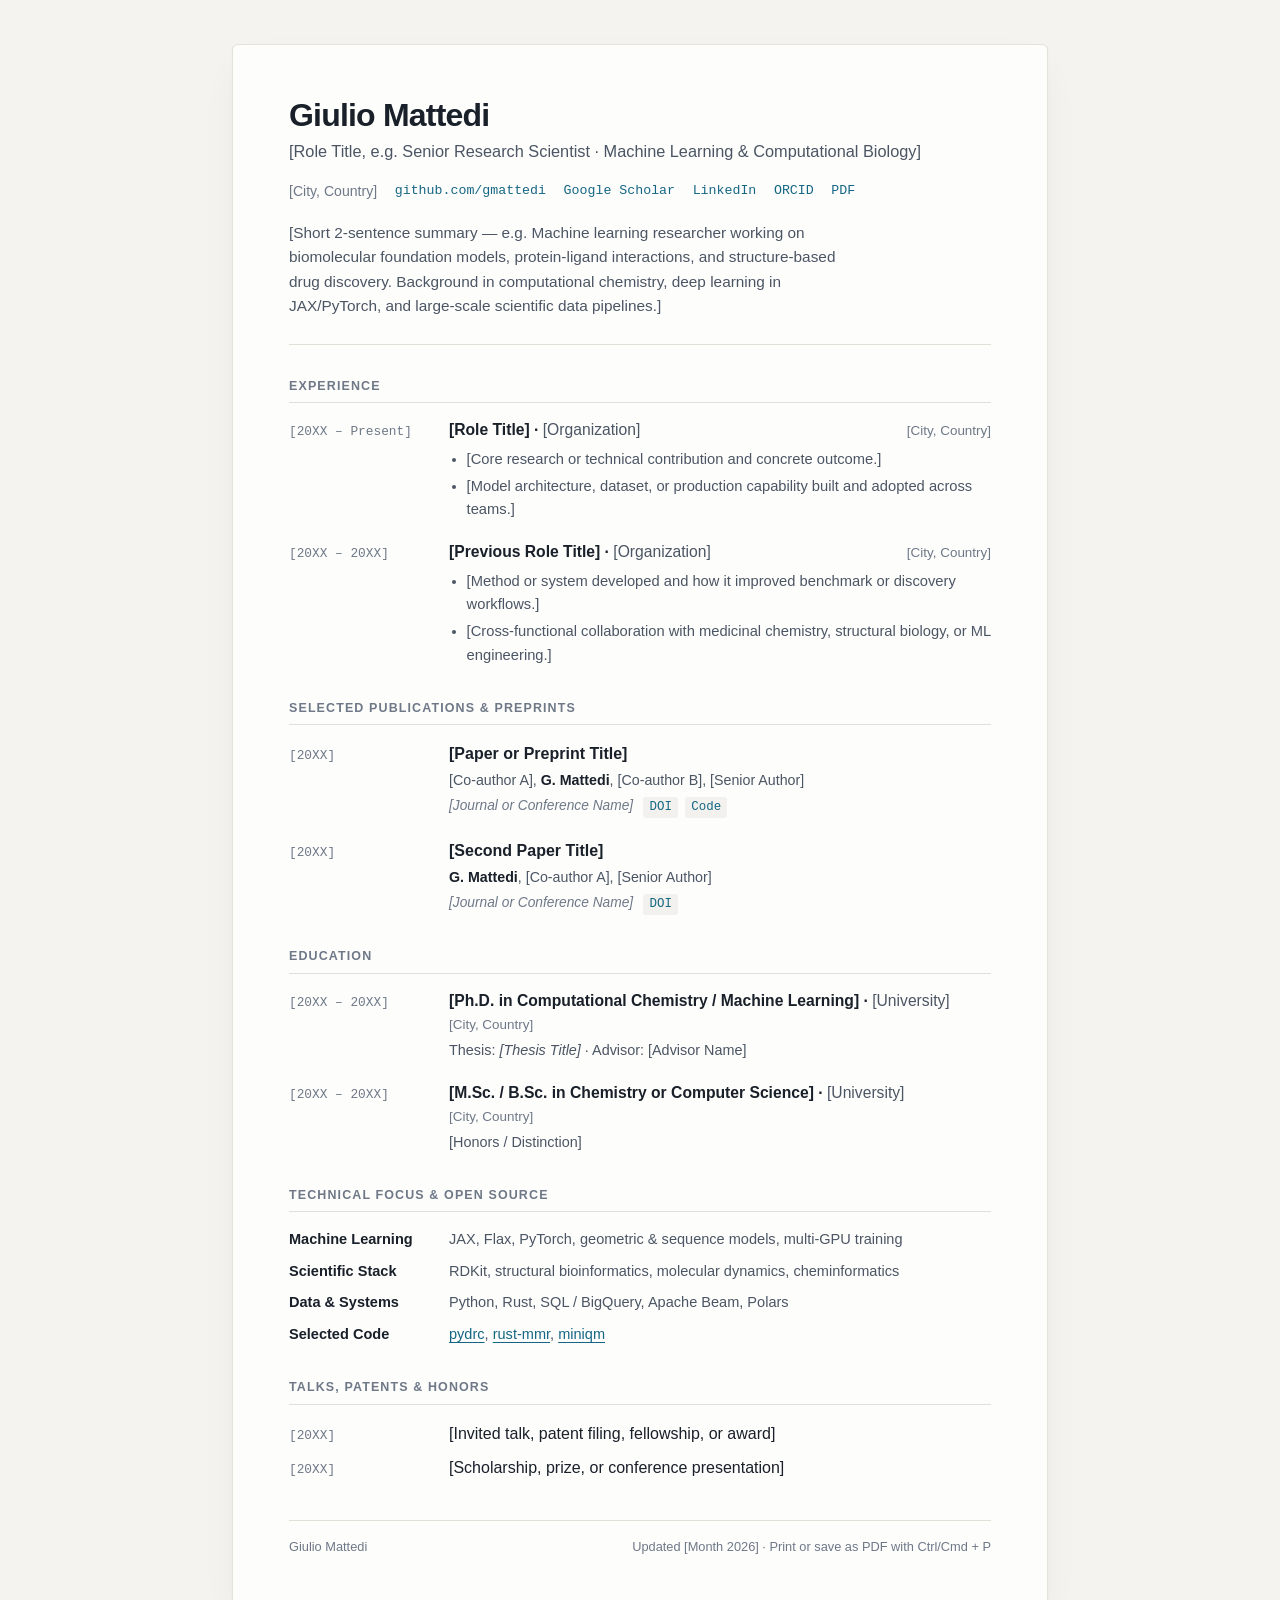
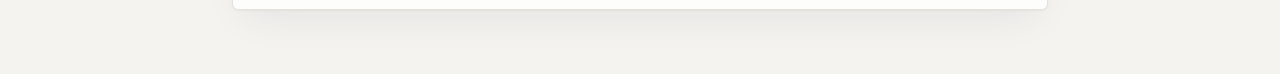
==== index.html @ 5665dd05 "feat(cv): add initial CV page template" ====
<!DOCTYPE html>
<html lang="en">
<head>
  <meta charset="utf-8">
  <meta name="viewport" content="width=device-width, initial-scale=1">
  <title>Giulio Mattedi — Curriculum Vitae</title>
  <meta name="description" content="Curriculum Vitae of Giulio Mattedi — machine learning and computational science researcher.">
  <meta name="referrer" content="strict-origin-when-cross-origin">
  <style>
    :root {
      --bg-canvas: hsl(40, 18%, 95%);
      --bg-sheet: hsl(40, 30%, 99%);
      --bg-subtle: hsl(40, 16%, 94%);
      --ink: hsl(215, 25%, 13%);
      --ink-secondary: hsl(215, 14%, 34%);
      --ink-muted: hsl(215, 10%, 48%);
      --accent: hsl(196, 72%, 30%);
      --accent-hover: hsl(196, 80%, 22%);
      --rule: hsl(38, 14%, 87%);
      --sheet-border: hsl(38, 16%, 88%);
      --sheet-shadow:
        0 1px 2px hsla(215, 25%, 12%, 0.04),
        0 16px 40px -12px hsla(215, 25%, 12%, 0.08);
      --sans: ui-sans-serif, -apple-system, BlinkMacSystemFont, "Segoe UI", Roboto, "Helvetica Neue", Arial, sans-serif;
      --mono: ui-monospace, "SFMono-Regular", Menlo, Monaco, Consolas, "Liberation Mono", monospace;
    }

    @media (prefers-color-scheme: dark) {
      :root {
        --bg-canvas: hsl(220, 20%, 7%);
        --bg-sheet: hsl(220, 17%, 10.5%);
        --bg-subtle: hsl(220, 15%, 15%);
        --ink: hsl(210, 20%, 93%);
        --ink-secondary: hsl(214, 13%, 72%);
        --ink-muted: hsl(215, 11%, 56%);
        --accent: hsl(193, 68%, 67%);
        --accent-hover: hsl(193, 82%, 78%);
        --rule: hsl(220, 14%, 19%);
        --sheet-border: hsl(220, 14%, 18%);
        --sheet-shadow:
          0 1px 2px hsla(0, 0%, 0%, 0.35),
          0 20px 48px -12px hsla(0, 0%, 0%, 0.55);
      }
    }

    *, *::before, *::after {
      box-sizing: border-box;
    }

    html {
      font-size: 16px;
      -webkit-text-size-adjust: 100%;
    }

    body {
      margin: 0;
      padding: 2.75rem 1.25rem 4rem;
      background-color: var(--bg-canvas);
      color: var(--ink);
      font-family: var(--sans);
      line-height: 1.58;
      font-feature-settings: "kern" 1, "liga" 1;
    }

    .sheet {
      max-width: 51rem;
      margin: 0 auto;
      padding: 3.25rem 3.5rem;
      background-color: var(--bg-sheet);
      border: 1px solid var(--sheet-border);
      border-radius: 6px;
      box-shadow: var(--sheet-shadow);
    }

    a {
      color: var(--accent);
      text-decoration: underline;
      text-decoration-thickness: 1px;
      text-underline-offset: 0.18em;
      transition: color 140ms ease, text-underline-offset 140ms ease;
    }

    a:hover {
      color: var(--accent-hover);
      text-underline-offset: 0.26em;
    }

    a:focus-visible {
      outline: 2px solid var(--accent);
      outline-offset: 3px;
      border-radius: 2px;
    }

    header {
      padding-bottom: 1.6rem;
      border-bottom: 1px solid var(--rule);
    }

    .header-top {
      display: flex;
      flex-wrap: wrap;
      justify-content: space-between;
      align-items: baseline;
      gap: 0.5rem 1.5rem;
    }

    h1 {
      margin: 0;
      font-size: 2rem;
      font-weight: 650;
      letter-spacing: -0.025em;
      line-height: 1.15;
    }

    .tagline {
      margin: 0.35rem 0 0;
      font-size: 1.02rem;
      color: var(--ink-secondary);
      font-weight: 450;
    }

    .contact-links {
      display: flex;
      flex-wrap: wrap;
      align-items: center;
      gap: 0.35rem 1.1rem;
      margin-top: 0.95rem;
      padding: 0;
      list-style: none;
      font-size: 0.88rem;
      color: var(--ink-muted);
    }

    .contact-links li {
      display: inline-flex;
      align-items: center;
    }

    .contact-links a {
      font-family: var(--mono);
      font-size: 0.83rem;
      text-decoration: none;
    }

    .contact-links a:hover {
      text-decoration: underline;
    }

    .summary {
      margin: 1.15rem 0 0;
      font-size: 0.96rem;
      color: var(--ink-secondary);
      max-width: 64ch;
    }

    section {
      margin-top: 2rem;
    }

    h2 {
      margin: 0 0 1rem;
      padding-bottom: 0.35rem;
      border-bottom: 1px solid var(--rule);
      font-size: 0.78rem;
      font-weight: 650;
      letter-spacing: 0.09em;
      text-transform: uppercase;
      color: var(--ink-muted);
    }

    .entries {
      display: flex;
      flex-direction: column;
      gap: 1.25rem;
    }

    .entry {
      display: grid;
      grid-template-columns: 8.5rem minmax(0, 1fr);
      gap: 0.25rem 1.5rem;
      align-items: baseline;
    }

    .entry-meta {
      font-family: var(--mono);
      font-size: 0.8rem;
      font-variant-numeric: tabular-nums;
      color: var(--ink-muted);
      line-height: 1.5;
    }

    .entry-head {
      display: flex;
      flex-wrap: wrap;
      justify-content: space-between;
      align-items: baseline;
      gap: 0.15rem 0.75rem;
    }

    h3 {
      margin: 0;
      font-size: 0.98rem;
      font-weight: 600;
      color: var(--ink);
      line-height: 1.38;
    }

    .org {
      font-weight: 500;
      color: var(--ink-secondary);
    }

    .location {
      font-size: 0.84rem;
      color: var(--ink-muted);
    }

    .entry-body ul {
      margin: 0.4rem 0 0;
      padding-left: 1.1rem;
      color: var(--ink-secondary);
      font-size: 0.92rem;
    }

    .entry-body li + li {
      margin-top: 0.25rem;
    }

    .entry-note {
      margin: 0.25rem 0 0;
      font-size: 0.9rem;
      color: var(--ink-secondary);
    }

    .pub-title {
      font-weight: 600;
      color: var(--ink);
    }

    .pub-authors {
      margin: 0.18rem 0 0;
      font-size: 0.89rem;
      color: var(--ink-secondary);
    }

    .pub-authors strong {
      color: var(--ink);
      font-weight: 600;
    }

    .pub-venue {
      margin: 0.18rem 0 0;
      font-size: 0.86rem;
      color: var(--ink-muted);
    }

    .inline-links {
      display: inline-flex;
      gap: 0.45rem;
      margin-left: 0.4rem;
      font-family: var(--mono);
      font-size: 0.78rem;
    }

    .inline-links a {
      padding: 0.05rem 0.38rem;
      background-color: var(--bg-subtle);
      border-radius: 3px;
      text-decoration: none;
    }

    .inline-links a:hover {
      text-decoration: underline;
    }

    .skills-grid {
      display: grid;
      grid-template-columns: 8.5rem minmax(0, 1fr);
      gap: 0.55rem 1.5rem;
      font-size: 0.91rem;
    }

    .skill-label {
      font-weight: 600;
      color: var(--ink);
    }

    .skill-items {
      color: var(--ink-secondary);
    }

    .compact-list {
      display: flex;
      flex-direction: column;
      gap: 0.55rem;
    }

    footer {
      margin-top: 2.5rem;
      padding-top: 1rem;
      border-top: 1px solid var(--rule);
      display: flex;
      justify-content: space-between;
      flex-wrap: wrap;
      gap: 0.5rem;
      font-size: 0.8rem;
      color: var(--ink-muted);
    }

    @media (max-width: 640px) {
      body {
        padding: 0;
        background-color: var(--bg-sheet);
      }

      .sheet {
        padding: 1.75rem 1.25rem 2.5rem;
        border: none;
        border-radius: 0;
        box-shadow: none;
      }

      .entry,
      .skills-grid {
        grid-template-columns: 1fr;
        gap: 0.15rem;
      }

      .skills-grid .skill-items {
        margin-bottom: 0.45rem;
      }
    }

    @media print {
      :root {
        --bg-canvas: #ffffff;
        --bg-sheet: #ffffff;
        --bg-subtle: transparent;
        --ink: #111111;
        --ink-secondary: #2b2b2b;
        --ink-muted: #555555;
        --accent: #111111;
        --rule: #d4d4d4;
      }

      @page {
        margin: 15mm 17mm;
      }

      body {
        padding: 0;
        font-size: 9.5pt;
        line-height: 1.42;
      }

      .sheet {
        max-width: none;
        padding: 0;
        border: none;
        box-shadow: none;
      }

      section {
        margin-top: 1.2rem;
      }

      .entries {
        gap: 0.8rem;
      }

      .entry {
        grid-template-columns: 7rem minmax(0, 1fr);
        gap: 0.15rem 1rem;
        break-inside: avoid;
      }

      h2 {
        break-after: avoid;
      }

      a {
        text-decoration: none;
      }

      .inline-links a {
        padding: 0;
      }

      footer {
        display: none;
      }
    }
  </style>
</head>
<body>
  <main class="sheet">
    <header>
      <div class="header-top">
        <div>
          <h1>Giulio Mattedi</h1>
          <p class="tagline">[Role Title, e.g. Senior Research Scientist · Machine Learning &amp; Computational Biology]</p>
        </div>
      </div>

      <ul class="contact-links" aria-label="Contact and profiles">
        <li>[City, Country]</li>
        <li><a id="link-github" href="https://github.com/gmattedi" rel="noopener noreferrer">github.com/gmattedi</a></li>
        <li><a id="link-scholar" href="https://scholar.google.com/" rel="noopener noreferrer">Google Scholar</a></li>
        <li><a id="link-linkedin" href="https://www.linkedin.com/" rel="noopener noreferrer">LinkedIn</a></li>
        <li><a id="link-orcid" href="https://orcid.org/" rel="noopener noreferrer">ORCID</a></li>
        <li><a id="link-pdf" href="cv.pdf">PDF</a></li>
      </ul>

      <p class="summary">
        [Short 2-sentence summary — e.g. Machine learning researcher working on biomolecular foundation models, protein-ligand interactions, and structure-based drug discovery. Background in computational chemistry, deep learning in JAX/PyTorch, and large-scale scientific data pipelines.]
      </p>
    </header>

    <section aria-labelledby="heading-experience">
      <h2 id="heading-experience">Experience</h2>
      <div class="entries">
        <article class="entry">
          <div class="entry-meta">[20XX – Present]</div>
          <div class="entry-body">
            <div class="entry-head">
              <h3>[Role Title] · <span class="org">[Organization]</span></h3>
              <span class="location">[City, Country]</span>
            </div>
            <ul>
              <li>[Core research or technical contribution and concrete outcome.]</li>
              <li>[Model architecture, dataset, or production capability built and adopted across teams.]</li>
            </ul>
          </div>
        </article>

        <article class="entry">
          <div class="entry-meta">[20XX – 20XX]</div>
          <div class="entry-body">
            <div class="entry-head">
              <h3>[Previous Role Title] · <span class="org">[Organization]</span></h3>
              <span class="location">[City, Country]</span>
            </div>
            <ul>
              <li>[Method or system developed and how it improved benchmark or discovery workflows.]</li>
              <li>[Cross-functional collaboration with medicinal chemistry, structural biology, or ML engineering.]</li>
            </ul>
          </div>
        </article>
      </div>
    </section>

    <section aria-labelledby="heading-publications">
      <h2 id="heading-publications">Selected Publications &amp; Preprints</h2>
      <div class="entries">
        <article class="entry">
          <div class="entry-meta">[20XX]</div>
          <div class="entry-body">
            <div class="pub-title">[Paper or Preprint Title]</div>
            <p class="pub-authors">[Co-author A], <strong>G. Mattedi</strong>, [Co-author B], [Senior Author]</p>
            <p class="pub-venue">
              <em>[Journal or Conference Name]</em>
              <span class="inline-links">
                <a id="pub-1-paper" href="https://doi.org/" rel="noopener noreferrer">DOI</a>
                <a id="pub-1-code" href="https://github.com/gmattedi" rel="noopener noreferrer">Code</a>
              </span>
            </p>
          </div>
        </article>

        <article class="entry">
          <div class="entry-meta">[20XX]</div>
          <div class="entry-body">
            <div class="pub-title">[Second Paper Title]</div>
            <p class="pub-authors"><strong>G. Mattedi</strong>, [Co-author A], [Senior Author]</p>
            <p class="pub-venue">
              <em>[Journal or Conference Name]</em>
              <span class="inline-links">
                <a id="pub-2-paper" href="https://doi.org/" rel="noopener noreferrer">DOI</a>
              </span>
            </p>
          </div>
        </article>
      </div>
    </section>

    <section aria-labelledby="heading-education">
      <h2 id="heading-education">Education</h2>
      <div class="entries">
        <article class="entry">
          <div class="entry-meta">[20XX – 20XX]</div>
          <div class="entry-body">
            <div class="entry-head">
              <h3>[Ph.D. in Computational Chemistry / Machine Learning] · <span class="org">[University]</span></h3>
              <span class="location">[City, Country]</span>
            </div>
            <p class="entry-note">Thesis: <em>[Thesis Title]</em> · Advisor: [Advisor Name]</p>
          </div>
        </article>

        <article class="entry">
          <div class="entry-meta">[20XX – 20XX]</div>
          <div class="entry-body">
            <div class="entry-head">
              <h3>[M.Sc. / B.Sc. in Chemistry or Computer Science] · <span class="org">[University]</span></h3>
              <span class="location">[City, Country]</span>
            </div>
            <p class="entry-note">[Honors / Distinction]</p>
          </div>
        </article>
      </div>
    </section>

    <section aria-labelledby="heading-skills">
      <h2 id="heading-skills">Technical Focus &amp; Open Source</h2>
      <div class="skills-grid">
        <div class="skill-label">Machine Learning</div>
        <div class="skill-items">JAX, Flax, PyTorch, geometric &amp; sequence models, multi-GPU training</div>

        <div class="skill-label">Scientific Stack</div>
        <div class="skill-items">RDKit, structural bioinformatics, molecular dynamics, cheminformatics</div>

        <div class="skill-label">Data &amp; Systems</div>
        <div class="skill-items">Python, Rust, SQL / BigQuery, Apache Beam, Polars</div>

        <div class="skill-label">Selected Code</div>
        <div class="skill-items">
          <a id="repo-pydrc" href="https://github.com/gmattedi/pydrc" rel="noopener noreferrer">pydrc</a>,
          <a id="repo-rust-mmr" href="https://github.com/gmattedi/rust-mmr" rel="noopener noreferrer">rust-mmr</a>,
          <a id="repo-miniqm" href="https://github.com/gmattedi/miniqm" rel="noopener noreferrer">miniqm</a>
        </div>
      </div>
    </section>

    <section aria-labelledby="heading-honors">
      <h2 id="heading-honors">Talks, Patents &amp; Honors</h2>
      <div class="compact-list">
        <div class="entry">
          <div class="entry-meta">[20XX]</div>
          <div class="entry-body">[Invited talk, patent filing, fellowship, or award]</div>
        </div>
        <div class="entry">
          <div class="entry-meta">[20XX]</div>
          <div class="entry-body">[Scholarship, prize, or conference presentation]</div>
        </div>
      </div>
    </section>

    <footer>
      <span>Giulio Mattedi</span>
      <span>Updated [Month 2026] · Print or save as PDF with Ctrl/Cmd + P</span>
    </footer>
  </main>
</body>
</html>
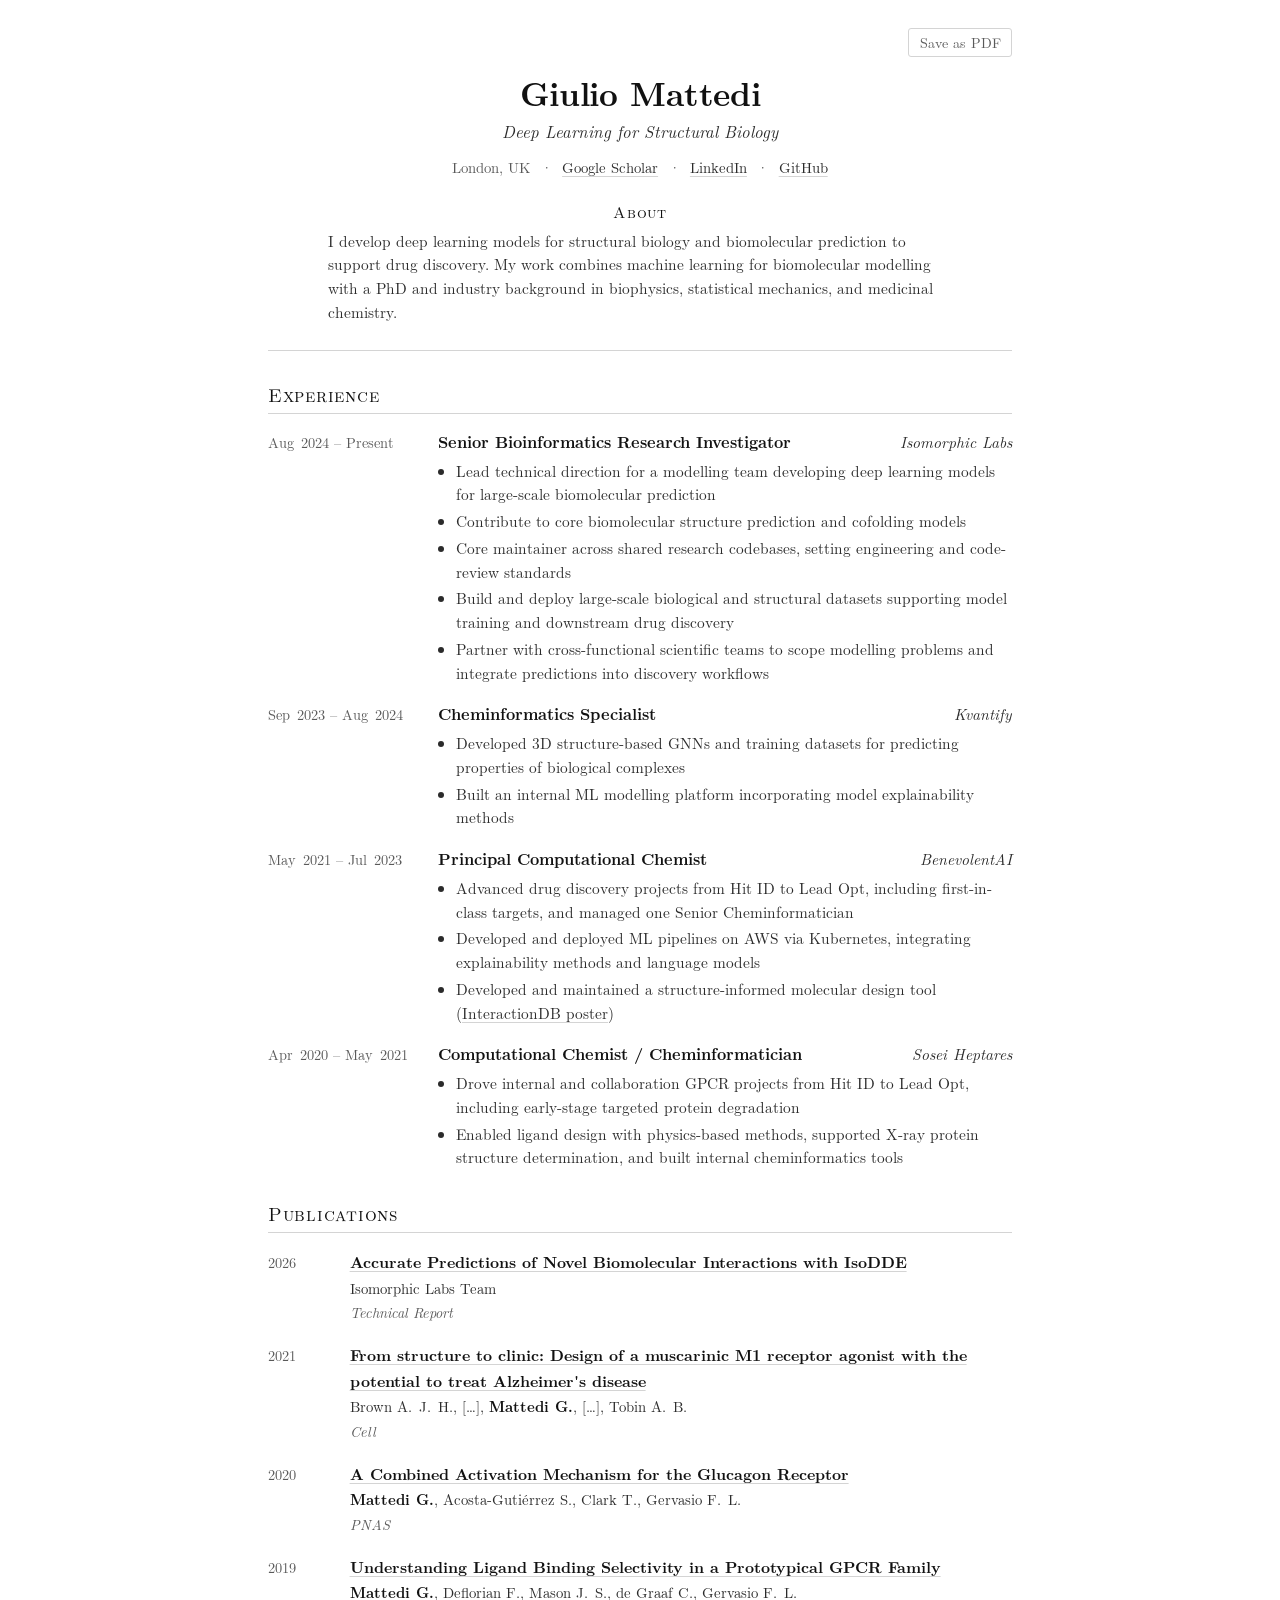
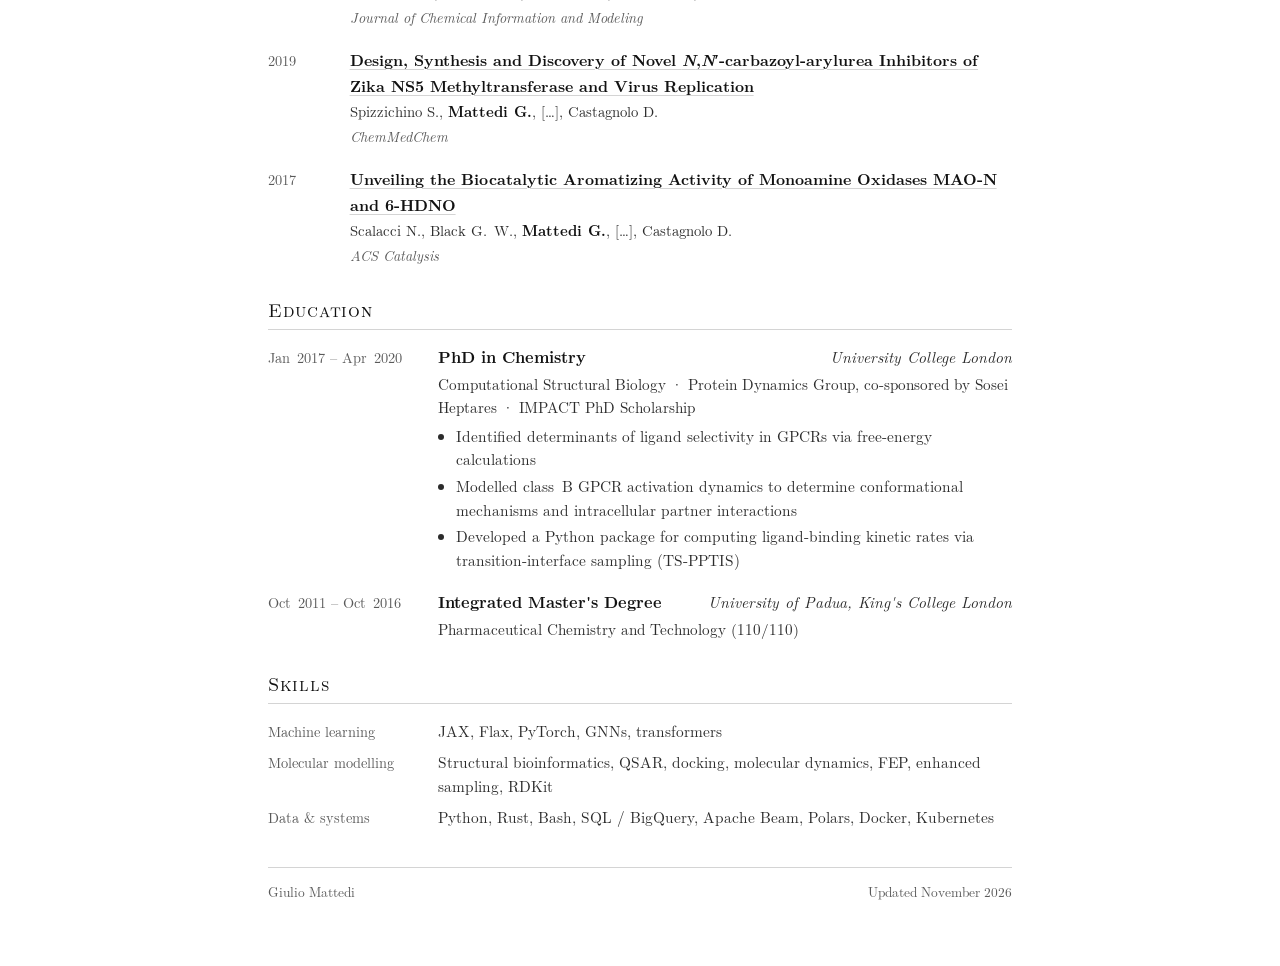
==== commit cc068d9e: "feat(cv): populate CV with minimal black-and-white arXiv theme Fill index.html with CV content, self" ====
--- a/index.html
+++ b/index.html
@@ -4,445 +4,143 @@
   <meta charset="utf-8">
   <meta name="viewport" content="width=device-width, initial-scale=1">
   <title>Giulio Mattedi — Curriculum Vitae</title>
-  <meta name="description" content="Curriculum Vitae of Giulio Mattedi — machine learning and computational science researcher.">
+  <meta name="description" content="Curriculum Vitae of Giulio Mattedi — Deep Learning for Structural Biology.">
+  <link rel="canonical" href="https://gmattedi.github.io/">
+  <meta property="og:type" content="profile">
+  <meta property="og:title" content="Giulio Mattedi — Deep Learning for Structural Biology">
+  <meta property="og:description" content="Curriculum Vitae of Giulio Mattedi — Deep Learning for Structural Biology.">
+  <meta property="og:url" content="https://gmattedi.github.io/">
   <meta name="referrer" content="strict-origin-when-cross-origin">
-  <style>
-    :root {
-      --bg-canvas: hsl(40, 18%, 95%);
-      --bg-sheet: hsl(40, 30%, 99%);
-      --bg-subtle: hsl(40, 16%, 94%);
-      --ink: hsl(215, 25%, 13%);
-      --ink-secondary: hsl(215, 14%, 34%);
-      --ink-muted: hsl(215, 10%, 48%);
-      --accent: hsl(196, 72%, 30%);
-      --accent-hover: hsl(196, 80%, 22%);
-      --rule: hsl(38, 14%, 87%);
-      --sheet-border: hsl(38, 16%, 88%);
-      --sheet-shadow:
-        0 1px 2px hsla(215, 25%, 12%, 0.04),
-        0 16px 40px -12px hsla(215, 25%, 12%, 0.08);
-      --sans: ui-sans-serif, -apple-system, BlinkMacSystemFont, "Segoe UI", Roboto, "Helvetica Neue", Arial, sans-serif;
-      --mono: ui-monospace, "SFMono-Regular", Menlo, Monaco, Consolas, "Liberation Mono", monospace;
-    }
-
-    @media (prefers-color-scheme: dark) {
-      :root {
-        --bg-canvas: hsl(220, 20%, 7%);
-        --bg-sheet: hsl(220, 17%, 10.5%);
-        --bg-subtle: hsl(220, 15%, 15%);
-        --ink: hsl(210, 20%, 93%);
-        --ink-secondary: hsl(214, 13%, 72%);
-        --ink-muted: hsl(215, 11%, 56%);
-        --accent: hsl(193, 68%, 67%);
-        --accent-hover: hsl(193, 82%, 78%);
-        --rule: hsl(220, 14%, 19%);
-        --sheet-border: hsl(220, 14%, 18%);
-        --sheet-shadow:
-          0 1px 2px hsla(0, 0%, 0%, 0.35),
-          0 20px 48px -12px hsla(0, 0%, 0%, 0.55);
+  <meta http-equiv="Content-Security-Policy" content="script-src 'self'; object-src 'none'; connect-src 'none'; frame-src 'none'; base-uri 'none'; form-action 'none';">
+  <link rel="stylesheet" href="style.css">
+  <script src="print.js" defer></script>
+  <script type="application/ld+json">
+  {
+    "@context": "https://schema.org",
+    "@type": "Person",
+    "name": "Giulio Mattedi",
+    "jobTitle": "Senior Bioinformatics Research Investigator",
+    "description": "Deep Learning for Structural Biology",
+    "url": "https://gmattedi.github.io/",
+    "worksFor": {
+      "@type": "Organization",
+      "name": "Isomorphic Labs"
+    },
+    "alumniOf": [
+      {
+        "@type": "CollegeOrUniversity",
+        "name": "University College London"
+      },
+      {
+        "@type": "CollegeOrUniversity",
+        "name": "University of Padua"
+      },
+      {
+        "@type": "CollegeOrUniversity",
+        "name": "King's College London"
       }
-    }
-
-    *, *::before, *::after {
-      box-sizing: border-box;
-    }
-
-    html {
-      font-size: 16px;
-      -webkit-text-size-adjust: 100%;
-    }
-
-    body {
-      margin: 0;
-      padding: 2.75rem 1.25rem 4rem;
-      background-color: var(--bg-canvas);
-      color: var(--ink);
-      font-family: var(--sans);
-      line-height: 1.58;
-      font-feature-settings: "kern" 1, "liga" 1;
-    }
-
-    .sheet {
-      max-width: 51rem;
-      margin: 0 auto;
-      padding: 3.25rem 3.5rem;
-      background-color: var(--bg-sheet);
-      border: 1px solid var(--sheet-border);
-      border-radius: 6px;
-      box-shadow: var(--sheet-shadow);
-    }
-
-    a {
-      color: var(--accent);
-      text-decoration: underline;
-      text-decoration-thickness: 1px;
-      text-underline-offset: 0.18em;
-      transition: color 140ms ease, text-underline-offset 140ms ease;
-    }
-
-    a:hover {
-      color: var(--accent-hover);
-      text-underline-offset: 0.26em;
-    }
-
-    a:focus-visible {
-      outline: 2px solid var(--accent);
-      outline-offset: 3px;
-      border-radius: 2px;
-    }
-
-    header {
-      padding-bottom: 1.6rem;
-      border-bottom: 1px solid var(--rule);
-    }
-
-    .header-top {
-      display: flex;
-      flex-wrap: wrap;
-      justify-content: space-between;
-      align-items: baseline;
-      gap: 0.5rem 1.5rem;
-    }
-
-    h1 {
-      margin: 0;
-      font-size: 2rem;
-      font-weight: 650;
-      letter-spacing: -0.025em;
-      line-height: 1.15;
-    }
-
-    .tagline {
-      margin: 0.35rem 0 0;
-      font-size: 1.02rem;
-      color: var(--ink-secondary);
-      font-weight: 450;
-    }
-
-    .contact-links {
-      display: flex;
-      flex-wrap: wrap;
-      align-items: center;
-      gap: 0.35rem 1.1rem;
-      margin-top: 0.95rem;
-      padding: 0;
-      list-style: none;
-      font-size: 0.88rem;
-      color: var(--ink-muted);
-    }
-
-    .contact-links li {
-      display: inline-flex;
-      align-items: center;
-    }
-
-    .contact-links a {
-      font-family: var(--mono);
-      font-size: 0.83rem;
-      text-decoration: none;
-    }
-
-    .contact-links a:hover {
-      text-decoration: underline;
-    }
-
-    .summary {
-      margin: 1.15rem 0 0;
-      font-size: 0.96rem;
-      color: var(--ink-secondary);
-      max-width: 64ch;
-    }
-
-    section {
-      margin-top: 2rem;
-    }
-
-    h2 {
-      margin: 0 0 1rem;
-      padding-bottom: 0.35rem;
-      border-bottom: 1px solid var(--rule);
-      font-size: 0.78rem;
-      font-weight: 650;
-      letter-spacing: 0.09em;
-      text-transform: uppercase;
-      color: var(--ink-muted);
-    }
-
-    .entries {
-      display: flex;
-      flex-direction: column;
-      gap: 1.25rem;
-    }
-
-    .entry {
-      display: grid;
-      grid-template-columns: 8.5rem minmax(0, 1fr);
-      gap: 0.25rem 1.5rem;
-      align-items: baseline;
-    }
-
-    .entry-meta {
-      font-family: var(--mono);
-      font-size: 0.8rem;
-      font-variant-numeric: tabular-nums;
-      color: var(--ink-muted);
-      line-height: 1.5;
-    }
-
-    .entry-head {
-      display: flex;
-      flex-wrap: wrap;
-      justify-content: space-between;
-      align-items: baseline;
-      gap: 0.15rem 0.75rem;
-    }
-
-    h3 {
-      margin: 0;
-      font-size: 0.98rem;
-      font-weight: 600;
-      color: var(--ink);
-      line-height: 1.38;
-    }
-
-    .org {
-      font-weight: 500;
-      color: var(--ink-secondary);
-    }
-
-    .location {
-      font-size: 0.84rem;
-      color: var(--ink-muted);
-    }
-
-    .entry-body ul {
-      margin: 0.4rem 0 0;
-      padding-left: 1.1rem;
-      color: var(--ink-secondary);
-      font-size: 0.92rem;
-    }
-
-    .entry-body li + li {
-      margin-top: 0.25rem;
-    }
-
-    .entry-note {
-      margin: 0.25rem 0 0;
-      font-size: 0.9rem;
-      color: var(--ink-secondary);
-    }
-
-    .pub-title {
-      font-weight: 600;
-      color: var(--ink);
-    }
-
-    .pub-authors {
-      margin: 0.18rem 0 0;
-      font-size: 0.89rem;
-      color: var(--ink-secondary);
-    }
-
-    .pub-authors strong {
-      color: var(--ink);
-      font-weight: 600;
-    }
-
-    .pub-venue {
-      margin: 0.18rem 0 0;
-      font-size: 0.86rem;
-      color: var(--ink-muted);
-    }
-
-    .inline-links {
-      display: inline-flex;
-      gap: 0.45rem;
-      margin-left: 0.4rem;
-      font-family: var(--mono);
-      font-size: 0.78rem;
-    }
-
-    .inline-links a {
-      padding: 0.05rem 0.38rem;
-      background-color: var(--bg-subtle);
-      border-radius: 3px;
-      text-decoration: none;
-    }
-
-    .inline-links a:hover {
-      text-decoration: underline;
-    }
-
-    .skills-grid {
-      display: grid;
-      grid-template-columns: 8.5rem minmax(0, 1fr);
-      gap: 0.55rem 1.5rem;
-      font-size: 0.91rem;
-    }
-
-    .skill-label {
-      font-weight: 600;
-      color: var(--ink);
-    }
-
-    .skill-items {
-      color: var(--ink-secondary);
-    }
-
-    .compact-list {
-      display: flex;
-      flex-direction: column;
-      gap: 0.55rem;
-    }
-
-    footer {
-      margin-top: 2.5rem;
-      padding-top: 1rem;
-      border-top: 1px solid var(--rule);
-      display: flex;
-      justify-content: space-between;
-      flex-wrap: wrap;
-      gap: 0.5rem;
-      font-size: 0.8rem;
-      color: var(--ink-muted);
-    }
-
-    @media (max-width: 640px) {
-      body {
-        padding: 0;
-        background-color: var(--bg-sheet);
-      }
-
-      .sheet {
-        padding: 1.75rem 1.25rem 2.5rem;
-        border: none;
-        border-radius: 0;
-        box-shadow: none;
-      }
-
-      .entry,
-      .skills-grid {
-        grid-template-columns: 1fr;
-        gap: 0.15rem;
-      }
-
-      .skills-grid .skill-items {
-        margin-bottom: 0.45rem;
-      }
-    }
-
-    @media print {
-      :root {
-        --bg-canvas: #ffffff;
-        --bg-sheet: #ffffff;
-        --bg-subtle: transparent;
-        --ink: #111111;
-        --ink-secondary: #2b2b2b;
-        --ink-muted: #555555;
-        --accent: #111111;
-        --rule: #d4d4d4;
-      }
-
-      @page {
-        margin: 15mm 17mm;
-      }
-
-      body {
-        padding: 0;
-        font-size: 9.5pt;
-        line-height: 1.42;
-      }
-
-      .sheet {
-        max-width: none;
-        padding: 0;
-        border: none;
-        box-shadow: none;
-      }
-
-      section {
-        margin-top: 1.2rem;
-      }
-
-      .entries {
-        gap: 0.8rem;
-      }
-
-      .entry {
-        grid-template-columns: 7rem minmax(0, 1fr);
-        gap: 0.15rem 1rem;
-        break-inside: avoid;
-      }
-
-      h2 {
-        break-after: avoid;
-      }
-
-      a {
-        text-decoration: none;
-      }
-
-      .inline-links a {
-        padding: 0;
-      }
-
-      footer {
-        display: none;
-      }
-    }
-  </style>
+    ],
+    "sameAs": [
+      "https://scholar.google.com/citations?user=LiAEhDIAAAAJ",
+      "https://linkedin.com/in/giulio-mattedi",
+      "https://github.com/gmattedi"
+    ],
+    "knowsAbout": [
+      "Deep Learning",
+      "Structural Biology",
+      "Bioinformatics",
+      "Graph Neural Networks",
+      "Computational Chemistry",
+      "Molecular Dynamics",
+      "Drug Discovery"
+    ]
+  }
+  </script>
 </head>
 <body>
-  <main class="sheet">
+  <main class="page">
+    <div class="page-actions print-hidden">
+      <button type="button" id="btn-save-pdf" class="pdf-button">Save as PDF</button>
+    </div>
+
     <header>
-      <div class="header-top">
-        <div>
-          <h1>Giulio Mattedi</h1>
-          <p class="tagline">[Role Title, e.g. Senior Research Scientist · Machine Learning &amp; Computational Biology]</p>
-        </div>
-      </div>
-
-      <ul class="contact-links" aria-label="Contact and profiles">
-        <li>[City, Country]</li>
-        <li><a id="link-github" href="https://github.com/gmattedi" rel="noopener noreferrer">github.com/gmattedi</a></li>
-        <li><a id="link-scholar" href="https://scholar.google.com/" rel="noopener noreferrer">Google Scholar</a></li>
-        <li><a id="link-linkedin" href="https://www.linkedin.com/" rel="noopener noreferrer">LinkedIn</a></li>
-        <li><a id="link-orcid" href="https://orcid.org/" rel="noopener noreferrer">ORCID</a></li>
-        <li><a id="link-pdf" href="cv.pdf">PDF</a></li>
+      <h1>Giulio Mattedi</h1>
+      <p class="tagline">Deep Learning for Structural Biology</p>
+
+      <ul class="contact-links" aria-label="Location and profiles">
+        <li>London, UK</li>
+        <li><a id="link-scholar" href="https://scholar.google.com/citations?user=LiAEhDIAAAAJ" rel="noopener noreferrer">Google Scholar</a></li>
+        <li><a id="link-linkedin" href="https://linkedin.com/in/giulio-mattedi" rel="noopener noreferrer">LinkedIn</a></li>
+        <li><a id="link-github" href="https://github.com/gmattedi" rel="noopener noreferrer">GitHub</a></li>
       </ul>
 
-      <p class="summary">
-        [Short 2-sentence summary — e.g. Machine learning researcher working on biomolecular foundation models, protein-ligand interactions, and structure-based drug discovery. Background in computational chemistry, deep learning in JAX/PyTorch, and large-scale scientific data pipelines.]
-      </p>
+      <section class="abstract" aria-labelledby="heading-about">
+        <h2 id="heading-about" class="abstract-title">About</h2>
+        <p>
+          I develop deep learning models for structural biology and biomolecular prediction to support drug discovery. My work combines machine learning for biomolecular modelling with a PhD and industry background in biophysics, statistical mechanics, and medicinal chemistry.
+        </p>
+      </section>
     </header>
 
     <section aria-labelledby="heading-experience">
       <h2 id="heading-experience">Experience</h2>
       <div class="entries">
         <article class="entry">
-          <div class="entry-meta">[20XX – Present]</div>
-          <div class="entry-body">
-            <div class="entry-head">
-              <h3>[Role Title] · <span class="org">[Organization]</span></h3>
-              <span class="location">[City, Country]</span>
-            </div>
-            <ul>
-              <li>[Core research or technical contribution and concrete outcome.]</li>
-              <li>[Model architecture, dataset, or production capability built and adopted across teams.]</li>
-            </ul>
-          </div>
-        </article>
-
-        <article class="entry">
-          <div class="entry-meta">[20XX – 20XX]</div>
-          <div class="entry-body">
-            <div class="entry-head">
-              <h3>[Previous Role Title] · <span class="org">[Organization]</span></h3>
-              <span class="location">[City, Country]</span>
-            </div>
-            <ul>
-              <li>[Method or system developed and how it improved benchmark or discovery workflows.]</li>
-              <li>[Cross-functional collaboration with medicinal chemistry, structural biology, or ML engineering.]</li>
+          <div class="entry-meta">Aug&nbsp;2024 &ndash; Present</div>
+          <div class="entry-body">
+            <div class="entry-head">
+              <h3>Senior Bioinformatics Research Investigator</h3>
+              <span class="org">Isomorphic Labs</span>
+            </div>
+            <ul>
+              <li>Lead technical direction for a modelling team developing deep learning models for large-scale biomolecular prediction</li>
+              <li>Contribute to core biomolecular structure prediction and cofolding models</li>
+              <li>Core maintainer across shared research codebases, setting engineering and code-review standards</li>
+              <li>Build and deploy large-scale biological and structural datasets supporting model training and downstream drug discovery</li>
+              <li>Partner with cross-functional scientific teams to scope modelling problems and integrate predictions into discovery workflows</li>
+            </ul>
+          </div>
+        </article>
+
+        <article class="entry">
+          <div class="entry-meta">Sep&nbsp;2023 &ndash; Aug&nbsp;2024</div>
+          <div class="entry-body">
+            <div class="entry-head">
+              <h3>Cheminformatics Specialist</h3>
+              <span class="org">Kvantify</span>
+            </div>
+            <ul>
+              <li>Developed 3D structure-based GNNs and training datasets for predicting properties of biological complexes</li>
+              <li>Built an internal ML modelling platform incorporating model explainability methods</li>
+            </ul>
+          </div>
+        </article>
+
+        <article class="entry">
+          <div class="entry-meta">May&nbsp;2021 &ndash; Jul&nbsp;2023</div>
+          <div class="entry-body">
+            <div class="entry-head">
+              <h3>Principal Computational Chemist</h3>
+              <span class="org">BenevolentAI</span>
+            </div>
+            <ul>
+              <li>Advanced drug discovery projects from Hit ID to Lead Opt, including first-in-class targets, and managed one Senior Cheminformatician</li>
+              <li>Developed and deployed ML pipelines on AWS via Kubernetes, integrating explainability methods and language models</li>
+              <li>Developed and maintained a structure-informed molecular design tool (<a id="link-interactiondb" href="https://github.com/gmattedi/presentations/blob/88419fb54adb31ea1db731b6827faff57f740420/2023-06-Sheffield-InteractionDB.pdf" rel="noopener noreferrer">InteractionDB poster</a>)</li>
+            </ul>
+          </div>
+        </article>
+
+        <article class="entry">
+          <div class="entry-meta">Apr&nbsp;2020 &ndash; May&nbsp;2021</div>
+          <div class="entry-body">
+            <div class="entry-head">
+              <h3>Computational Chemist / Cheminformatician</h3>
+              <span class="org">Sosei Heptares</span>
+            </div>
+            <ul>
+              <li>Drove internal and collaboration GPCR projects from Hit ID to Lead Opt, including early-stage targeted protein degradation</li>
+              <li>Enabled ligand design with physics-based methods, supported X-ray protein structure determination, and built internal cheminformatics tools</li>
             </ul>
           </div>
         </article>
@@ -450,34 +148,59 @@
     </section>
 
     <section aria-labelledby="heading-publications">
-      <h2 id="heading-publications">Selected Publications &amp; Preprints</h2>
-      <div class="entries">
-        <article class="entry">
-          <div class="entry-meta">[20XX]</div>
-          <div class="entry-body">
-            <div class="pub-title">[Paper or Preprint Title]</div>
-            <p class="pub-authors">[Co-author A], <strong>G. Mattedi</strong>, [Co-author B], [Senior Author]</p>
-            <p class="pub-venue">
-              <em>[Journal or Conference Name]</em>
-              <span class="inline-links">
-                <a id="pub-1-paper" href="https://doi.org/" rel="noopener noreferrer">DOI</a>
-                <a id="pub-1-code" href="https://github.com/gmattedi" rel="noopener noreferrer">Code</a>
-              </span>
-            </p>
-          </div>
-        </article>
-
-        <article class="entry">
-          <div class="entry-meta">[20XX]</div>
-          <div class="entry-body">
-            <div class="pub-title">[Second Paper Title]</div>
-            <p class="pub-authors"><strong>G. Mattedi</strong>, [Co-author A], [Senior Author]</p>
-            <p class="pub-venue">
-              <em>[Journal or Conference Name]</em>
-              <span class="inline-links">
-                <a id="pub-2-paper" href="https://doi.org/" rel="noopener noreferrer">DOI</a>
-              </span>
-            </p>
+      <h2 id="heading-publications">Publications</h2>
+      <div class="entries entries-year">
+        <article class="entry">
+          <div class="entry-meta">2026</div>
+          <div class="entry-body">
+            <a id="pub-2026-dde" class="pub-title" href="https://doi.org/10.5281/zenodo.19699685" rel="noopener noreferrer">Accurate Predictions of Novel Biomolecular Interactions with IsoDDE</a>
+            <p class="pub-authors">Isomorphic Labs Team</p>
+            <p class="pub-venue"><em>Technical Report</em></p>
+          </div>
+        </article>
+
+        <article class="entry">
+          <div class="entry-meta">2021</div>
+          <div class="entry-body">
+            <a id="pub-2021-m1" class="pub-title" href="https://www.sciencedirect.com/science/article/pii/S0092867421013167" rel="noopener noreferrer">From structure to clinic: Design of a muscarinic M1 receptor agonist with the potential to treat Alzheimer's disease</a>
+            <p class="pub-authors">Brown A.&nbsp;J.&nbsp;H., [&hellip;], <strong>Mattedi G.</strong>, [&hellip;], Tobin A.&nbsp;B.</p>
+            <p class="pub-venue"><em>Cell</em></p>
+          </div>
+        </article>
+
+        <article class="entry">
+          <div class="entry-meta">2020</div>
+          <div class="entry-body">
+            <a id="pub-2020-gcgr" class="pub-title" href="https://www.pnas.org/doi/10.1073/pnas.1921851117" rel="noopener noreferrer">A Combined Activation Mechanism for the Glucagon Receptor</a>
+            <p class="pub-authors"><strong>Mattedi G.</strong>, Acosta-Gutiérrez S., Clark T., Gervasio F.&nbsp;L.</p>
+            <p class="pub-venue"><em>PNAS</em></p>
+          </div>
+        </article>
+
+        <article class="entry">
+          <div class="entry-meta">2019</div>
+          <div class="entry-body">
+            <a id="pub-2019-gpcr" class="pub-title" href="https://pubs.acs.org/doi/10.1021/acs.jcim.9b00298" rel="noopener noreferrer">Understanding Ligand Binding Selectivity in a Prototypical GPCR Family</a>
+            <p class="pub-authors"><strong>Mattedi G.</strong>, Deflorian F., Mason J.&nbsp;S., de Graaf C., Gervasio F.&nbsp;L.</p>
+            <p class="pub-venue"><em>Journal of Chemical Information and Modeling</em></p>
+          </div>
+        </article>
+
+        <article class="entry">
+          <div class="entry-meta">2019</div>
+          <div class="entry-body">
+            <a id="pub-2019-zika" class="pub-title" href="https://chemistry-europe.onlinelibrary.wiley.com/doi/10.1002/cmdc.201900533" rel="noopener noreferrer">Design, Synthesis and Discovery of Novel <em>N</em>,<em>N</em>&prime;-carbazoyl-arylurea Inhibitors of Zika NS5 Methyltransferase and Virus Replication</a>
+            <p class="pub-authors">Spizzichino S., <strong>Mattedi G.</strong>, [&hellip;], Castagnolo D.</p>
+            <p class="pub-venue"><em>ChemMedChem</em></p>
+          </div>
+        </article>
+
+        <article class="entry">
+          <div class="entry-meta">2017</div>
+          <div class="entry-body">
+            <a id="pub-2017-mao" class="pub-title" href="https://pubs.acs.org/doi/10.1021/acscatal.6b03081" rel="noopener noreferrer">Unveiling the Biocatalytic Aromatizing Activity of Monoamine Oxidases MAO-N and 6-HDNO</a>
+            <p class="pub-authors">Scalacci N., Black G.&nbsp;W., <strong>Mattedi G.</strong>, [&hellip;], Castagnolo D.</p>
+            <p class="pub-venue"><em>ACS Catalysis</em></p>
           </div>
         </article>
       </div>
@@ -487,67 +210,51 @@
       <h2 id="heading-education">Education</h2>
       <div class="entries">
         <article class="entry">
-          <div class="entry-meta">[20XX – 20XX]</div>
-          <div class="entry-body">
-            <div class="entry-head">
-              <h3>[Ph.D. in Computational Chemistry / Machine Learning] · <span class="org">[University]</span></h3>
-              <span class="location">[City, Country]</span>
-            </div>
-            <p class="entry-note">Thesis: <em>[Thesis Title]</em> · Advisor: [Advisor Name]</p>
-          </div>
-        </article>
-
-        <article class="entry">
-          <div class="entry-meta">[20XX – 20XX]</div>
-          <div class="entry-body">
-            <div class="entry-head">
-              <h3>[M.Sc. / B.Sc. in Chemistry or Computer Science] · <span class="org">[University]</span></h3>
-              <span class="location">[City, Country]</span>
-            </div>
-            <p class="entry-note">[Honors / Distinction]</p>
+          <div class="entry-meta">Jan&nbsp;2017 &ndash; Apr&nbsp;2020</div>
+          <div class="entry-body">
+            <div class="entry-head">
+              <h3>PhD in Chemistry</h3>
+              <span class="org">University College London</span>
+            </div>
+            <p class="entry-note">Computational Structural Biology &middot; Protein Dynamics Group, co-sponsored by Sosei Heptares &middot; IMPACT PhD Scholarship</p>
+            <ul>
+              <li>Identified determinants of ligand selectivity in GPCRs via free-energy calculations</li>
+              <li>Modelled class&nbsp;B GPCR activation dynamics to determine conformational mechanisms and intracellular partner interactions</li>
+              <li>Developed a Python package for computing ligand-binding kinetic rates via transition-interface sampling (TS-PPTIS)</li>
+            </ul>
+          </div>
+        </article>
+
+        <article class="entry">
+          <div class="entry-meta">Oct&nbsp;2011 &ndash; Oct&nbsp;2016</div>
+          <div class="entry-body">
+            <div class="entry-head">
+              <h3>Integrated Master's Degree</h3>
+              <span class="org">University of Padua, King's College London</span>
+            </div>
+            <p class="entry-note">Pharmaceutical Chemistry and Technology (110/110)</p>
           </div>
         </article>
       </div>
     </section>
 
     <section aria-labelledby="heading-skills">
-      <h2 id="heading-skills">Technical Focus &amp; Open Source</h2>
+      <h2 id="heading-skills">Skills</h2>
       <div class="skills-grid">
-        <div class="skill-label">Machine Learning</div>
-        <div class="skill-items">JAX, Flax, PyTorch, geometric &amp; sequence models, multi-GPU training</div>
-
-        <div class="skill-label">Scientific Stack</div>
-        <div class="skill-items">RDKit, structural bioinformatics, molecular dynamics, cheminformatics</div>
-
-        <div class="skill-label">Data &amp; Systems</div>
-        <div class="skill-items">Python, Rust, SQL / BigQuery, Apache Beam, Polars</div>
-
-        <div class="skill-label">Selected Code</div>
-        <div class="skill-items">
-          <a id="repo-pydrc" href="https://github.com/gmattedi/pydrc" rel="noopener noreferrer">pydrc</a>,
-          <a id="repo-rust-mmr" href="https://github.com/gmattedi/rust-mmr" rel="noopener noreferrer">rust-mmr</a>,
-          <a id="repo-miniqm" href="https://github.com/gmattedi/miniqm" rel="noopener noreferrer">miniqm</a>
-        </div>
-      </div>
-    </section>
-
-    <section aria-labelledby="heading-honors">
-      <h2 id="heading-honors">Talks, Patents &amp; Honors</h2>
-      <div class="compact-list">
-        <div class="entry">
-          <div class="entry-meta">[20XX]</div>
-          <div class="entry-body">[Invited talk, patent filing, fellowship, or award]</div>
-        </div>
-        <div class="entry">
-          <div class="entry-meta">[20XX]</div>
-          <div class="entry-body">[Scholarship, prize, or conference presentation]</div>
-        </div>
+        <div class="skill-label">Machine learning</div>
+        <div class="skill-items">JAX, Flax, PyTorch, GNNs, transformers</div>
+
+        <div class="skill-label">Molecular modelling</div>
+        <div class="skill-items">Structural bioinformatics, QSAR, docking, molecular dynamics, FEP, enhanced sampling, RDKit</div>
+
+        <div class="skill-label">Data &amp; systems</div>
+        <div class="skill-items">Python, Rust, Bash, SQL / BigQuery, Apache Beam, Polars, Docker, Kubernetes</div>
       </div>
     </section>
 
     <footer>
       <span>Giulio Mattedi</span>
-      <span>Updated [Month 2026] · Print or save as PDF with Ctrl/Cmd + P</span>
+      <span>Updated November 2026</span>
     </footer>
   </main>
 </body>
--- a/style.css
+++ b/style.css
@@ -0,0 +1,421 @@
+@font-face {
+  font-family: "LM Roman";
+  src: url("fonts/lmroman10-regular.otf") format("opentype");
+  font-weight: 400;
+  font-style: normal;
+  font-display: swap;
+}
+
+@font-face {
+  font-family: "LM Roman";
+  src: url("fonts/lmroman10-italic.otf") format("opentype");
+  font-weight: 400;
+  font-style: italic;
+  font-display: swap;
+}
+
+@font-face {
+  font-family: "LM Roman";
+  src: url("fonts/lmroman10-bold.otf") format("opentype");
+  font-weight: 700;
+  font-style: normal;
+  font-display: swap;
+}
+
+@font-face {
+  font-family: "LM Roman";
+  src: url("fonts/lmroman10-bolditalic.otf") format("opentype");
+  font-weight: 700;
+  font-style: italic;
+  font-display: swap;
+}
+
+@font-face {
+  font-family: "LM Roman Caps";
+  src: url("fonts/lmromancaps10-regular.otf") format("opentype");
+  font-weight: 400;
+  font-style: normal;
+  font-display: swap;
+}
+
+:root {
+  --bg: #ffffff;
+  --ink: #111111;
+  --ink-secondary: #2b2b2b;
+  --ink-muted: #595959;
+  --rule: #d4d4d4;
+  --serif: "LM Roman", "Latin Modern Roman", "CMU Serif", "STIX Two Text", "Charter", "Cambria", "Liberation Serif", Georgia, "Times New Roman", serif;
+  --serif-caps: "LM Roman Caps", "LM Roman", "Latin Modern Roman", "CMU Serif", Georgia, serif;
+}
+
+*, *::before, *::after {
+  box-sizing: border-box;
+}
+
+html {
+  font-size: 16px;
+  background-color: var(--bg);
+  -webkit-text-size-adjust: 100%;
+}
+
+body {
+  margin: 0;
+  padding: 1.75rem 1.5rem 4rem;
+  background-color: var(--bg);
+  color: var(--ink);
+  font-family: var(--serif);
+  font-size: 1.05rem;
+  line-height: 1.55;
+  font-feature-settings: "kern" 1, "liga" 1;
+}
+
+.page {
+  max-width: 46.5rem;
+  margin: 0 auto;
+}
+
+.page-actions {
+  display: flex;
+  justify-content: flex-end;
+  margin-bottom: 1rem;
+}
+
+.pdf-button {
+  padding: 0.24rem 0.65rem;
+  border: 1px solid var(--rule);
+  border-radius: 3px;
+  background-color: var(--bg);
+  color: var(--ink-muted);
+  font-family: var(--serif);
+  font-size: 0.88rem;
+  line-height: 1.4;
+  cursor: pointer;
+  transition: color 120ms ease, border-color 120ms ease;
+}
+
+.pdf-button:hover {
+  color: var(--ink);
+  border-color: var(--ink);
+}
+
+.pdf-button:focus-visible {
+  outline: 2px solid var(--ink);
+  outline-offset: 2px;
+}
+
+a {
+  color: inherit;
+  text-decoration: underline;
+  text-decoration-color: var(--rule);
+  text-decoration-thickness: 1px;
+  text-underline-offset: 0.18em;
+  transition: color 120ms ease, text-decoration-color 120ms ease;
+}
+
+a:hover {
+  color: var(--ink);
+  text-decoration-color: var(--ink);
+}
+
+a:focus-visible {
+  outline: 2px solid var(--ink);
+  outline-offset: 2px;
+  border-radius: 2px;
+}
+
+header {
+  text-align: center;
+  padding-bottom: 1.65rem;
+  border-bottom: 1px solid var(--rule);
+}
+
+h1 {
+  margin: 0;
+  font-size: 2.05rem;
+  font-weight: 700;
+  letter-spacing: -0.01em;
+  line-height: 1.2;
+}
+
+.tagline {
+  margin: 0.35rem 0 0;
+  font-size: 1.06rem;
+  font-style: italic;
+  color: var(--ink-secondary);
+}
+
+.contact-links {
+  display: flex;
+  flex-wrap: wrap;
+  justify-content: center;
+  align-items: baseline;
+  gap: 0.25rem 0.65rem;
+  margin: 0.7rem 0 0;
+  padding: 0;
+  list-style: none;
+  font-size: 0.92rem;
+  color: var(--ink-muted);
+}
+
+.contact-links li {
+  display: inline-flex;
+  align-items: baseline;
+}
+
+.contact-links li + li::before {
+  content: "\00b7";
+  margin-right: 0.65rem;
+  color: var(--ink-muted);
+}
+
+.contact-links a {
+  color: var(--ink-secondary);
+}
+
+.abstract {
+  max-width: 39rem;
+  margin: 1.35rem auto 0;
+  text-align: left;
+}
+
+.abstract-title {
+  margin: 0 0 0.3rem;
+  padding: 0;
+  border: none;
+  text-align: center;
+  font-family: var(--serif-caps);
+  font-size: 0.96rem;
+  font-weight: 400;
+  letter-spacing: 0.05em;
+  color: var(--ink);
+}
+
+.abstract p {
+  margin: 0;
+  font-size: 0.96rem;
+  color: var(--ink-secondary);
+  line-height: 1.54;
+}
+
+section {
+  margin-top: 1.9rem;
+}
+
+h2 {
+  margin: 0 0 0.95rem;
+  padding-bottom: 0.22rem;
+  border-bottom: 1px solid var(--rule);
+  font-family: var(--serif-caps);
+  font-size: 1.16rem;
+  font-weight: 400;
+  letter-spacing: 0.04em;
+  color: var(--ink);
+}
+
+.entries {
+  display: flex;
+  flex-direction: column;
+  gap: 1.1rem;
+}
+
+.entry {
+  display: grid;
+  grid-template-columns: 9.25rem minmax(0, 1fr);
+  gap: 0.2rem 1.35rem;
+  align-items: baseline;
+}
+
+.entries-year .entry {
+  grid-template-columns: 3.75rem minmax(0, 1fr);
+}
+
+.entry-meta {
+  font-size: 0.9rem;
+  font-variant-numeric: tabular-nums;
+  color: var(--ink-muted);
+  line-height: 1.45;
+}
+
+.entry-head {
+  display: flex;
+  flex-wrap: wrap;
+  justify-content: space-between;
+  align-items: baseline;
+  gap: 0.1rem 0.75rem;
+}
+
+h3 {
+  margin: 0;
+  font-size: 1.01rem;
+  font-weight: 700;
+  color: var(--ink);
+  line-height: 1.38;
+}
+
+.org {
+  font-size: 0.98rem;
+  font-style: italic;
+  color: var(--ink-secondary);
+}
+
+.entry-body ul {
+  margin: 0.3rem 0 0;
+  padding-left: 1.15rem;
+  color: var(--ink-secondary);
+  font-size: 0.96rem;
+}
+
+.entry-body li + li {
+  margin-top: 0.18rem;
+}
+
+.entry-note {
+  margin: 0.16rem 0 0;
+  font-size: 0.95rem;
+  color: var(--ink-secondary);
+}
+
+.pub-title {
+  display: inline;
+  font-weight: 700;
+  font-size: 0.99rem;
+  line-height: 1.38;
+  color: var(--ink);
+}
+
+.pub-authors {
+  margin: 0.16rem 0 0;
+  font-size: 0.92rem;
+  color: var(--ink-secondary);
+}
+
+.pub-authors strong {
+  color: var(--ink);
+  font-weight: 700;
+}
+
+.pub-venue {
+  margin: 0.1rem 0 0;
+  font-size: 0.9rem;
+  color: var(--ink-muted);
+}
+
+.skills-grid {
+  display: grid;
+  grid-template-columns: 9.25rem minmax(0, 1fr);
+  gap: 0.45rem 1.35rem;
+  font-size: 0.96rem;
+  align-items: baseline;
+}
+
+.skill-label {
+  font-size: 0.9rem;
+  color: var(--ink-muted);
+}
+
+.skill-items {
+  color: var(--ink-secondary);
+}
+
+footer {
+  margin-top: 2.4rem;
+  padding-top: 0.85rem;
+  border-top: 1px solid var(--rule);
+  display: flex;
+  justify-content: space-between;
+  flex-wrap: wrap;
+  gap: 0.5rem;
+  font-size: 0.84rem;
+  color: var(--ink-muted);
+}
+
+@media (max-width: 640px) {
+  body {
+    padding: 1.5rem 1.15rem 2.75rem;
+  }
+
+  .entry,
+  .entries-year .entry,
+  .skills-grid {
+    grid-template-columns: 1fr;
+    gap: 0.12rem;
+  }
+
+  .skills-grid .skill-items {
+    margin-bottom: 0.45rem;
+  }
+
+  .entry-head {
+    flex-direction: column;
+    gap: 0.05rem;
+  }
+}
+
+@media print {
+  :root {
+    --ink: #000000;
+    --ink-secondary: #1f1f1f;
+    --ink-muted: #4a4a4a;
+    --rule: #b8b8b8;
+  }
+
+  @page {
+    margin: 14mm 17mm;
+  }
+
+  body {
+    padding: 0;
+    font-size: 9.8pt;
+    line-height: 1.42;
+    font-feature-settings: "kern" 1, "liga" 0;
+  }
+
+  .page {
+    max-width: none;
+  }
+
+  header {
+    padding-bottom: 1rem;
+  }
+
+  .abstract {
+    margin-top: 0.85rem;
+  }
+
+  section {
+    margin-top: 1.1rem;
+  }
+
+  .entries {
+    gap: 0.72rem;
+  }
+
+  .entry {
+    grid-template-columns: 8rem minmax(0, 1fr);
+    gap: 0.15rem 1rem;
+    break-inside: avoid;
+  }
+
+  .entries-year .entry {
+    grid-template-columns: 3.25rem minmax(0, 1fr);
+  }
+
+  .skills-grid {
+    grid-template-columns: 8rem minmax(0, 1fr);
+    gap: 0.25rem 1rem;
+  }
+
+  h2 {
+    break-after: avoid;
+  }
+
+  a {
+    text-decoration: underline;
+    text-decoration-color: var(--rule);
+  }
+
+  .print-hidden,
+  footer {
+    display: none;
+  }
+}
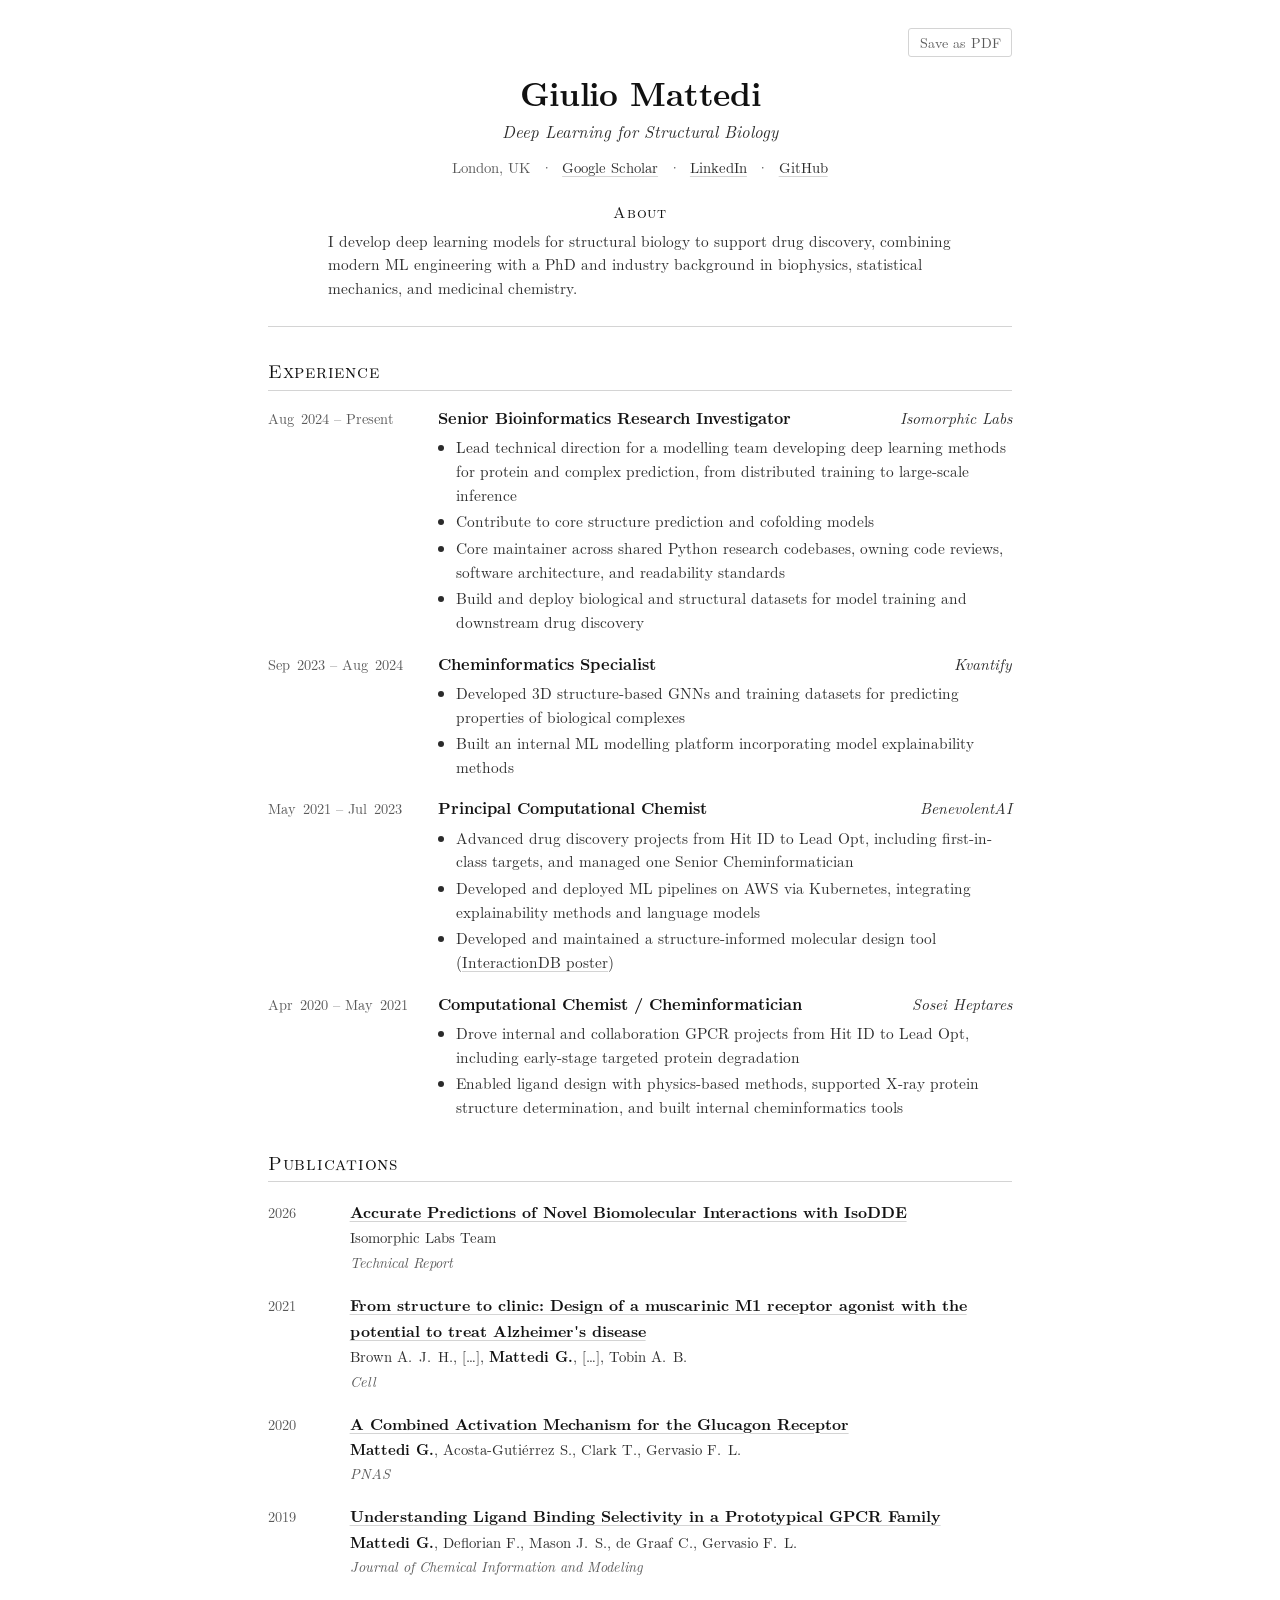
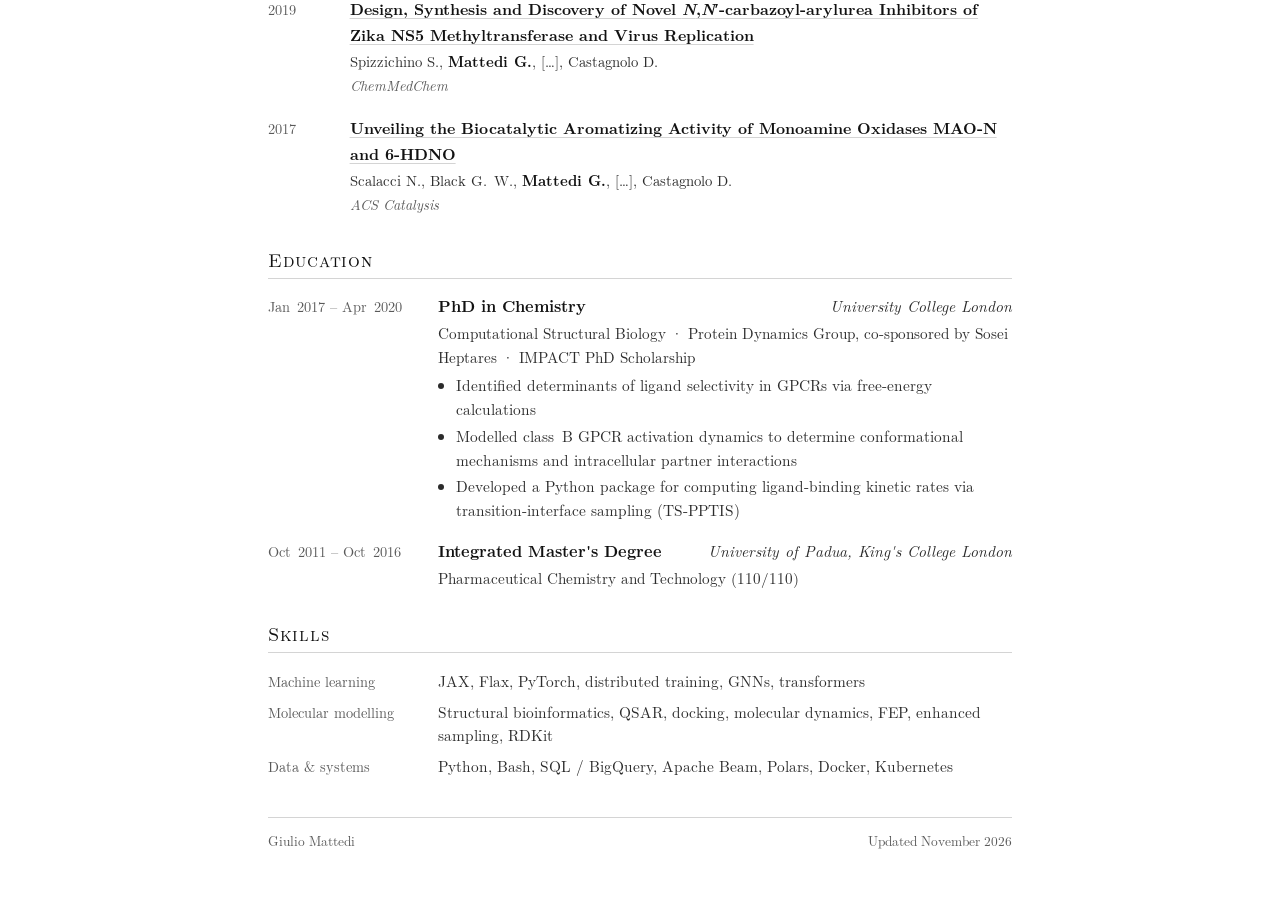
==== commit 6cd8180c: "chore(cv): tighten copy, Skills, and Latin Modern font license files Drop Rust, add distributed trai" ====
--- a/index.html
+++ b/index.html
@@ -77,7 +77,7 @@
       <section class="abstract" aria-labelledby="heading-about">
         <h2 id="heading-about" class="abstract-title">About</h2>
         <p>
-          I develop deep learning models for structural biology and biomolecular prediction to support drug discovery. My work combines machine learning for biomolecular modelling with a PhD and industry background in biophysics, statistical mechanics, and medicinal chemistry.
+          I develop deep learning models for structural biology to support drug discovery, combining modern ML engineering with a PhD and industry background in biophysics, statistical mechanics, and medicinal chemistry.
         </p>
       </section>
     </header>
@@ -93,11 +93,10 @@
               <span class="org">Isomorphic Labs</span>
             </div>
             <ul>
-              <li>Lead technical direction for a modelling team developing deep learning models for large-scale biomolecular prediction</li>
-              <li>Contribute to core biomolecular structure prediction and cofolding models</li>
-              <li>Core maintainer across shared research codebases, setting engineering and code-review standards</li>
-              <li>Build and deploy large-scale biological and structural datasets supporting model training and downstream drug discovery</li>
-              <li>Partner with cross-functional scientific teams to scope modelling problems and integrate predictions into discovery workflows</li>
+              <li>Lead technical direction for a modelling team developing deep learning methods for protein and complex prediction, from distributed training to large-scale inference</li>
+              <li>Contribute to core structure prediction and cofolding models</li>
+              <li>Core maintainer across shared Python research codebases, owning code reviews, software architecture, and readability standards</li>
+              <li>Build and deploy biological and structural datasets for model training and downstream drug discovery</li>
             </ul>
           </div>
         </article>
@@ -242,13 +241,13 @@
       <h2 id="heading-skills">Skills</h2>
       <div class="skills-grid">
         <div class="skill-label">Machine learning</div>
-        <div class="skill-items">JAX, Flax, PyTorch, GNNs, transformers</div>
+        <div class="skill-items">JAX, Flax, PyTorch, distributed training, GNNs, transformers</div>
 
         <div class="skill-label">Molecular modelling</div>
         <div class="skill-items">Structural bioinformatics, QSAR, docking, molecular dynamics, FEP, enhanced sampling, RDKit</div>
 
         <div class="skill-label">Data &amp; systems</div>
-        <div class="skill-items">Python, Rust, Bash, SQL / BigQuery, Apache Beam, Polars, Docker, Kubernetes</div>
+        <div class="skill-items">Python, Bash, SQL / BigQuery, Apache Beam, Polars, Docker, Kubernetes</div>
       </div>
     </section>
 
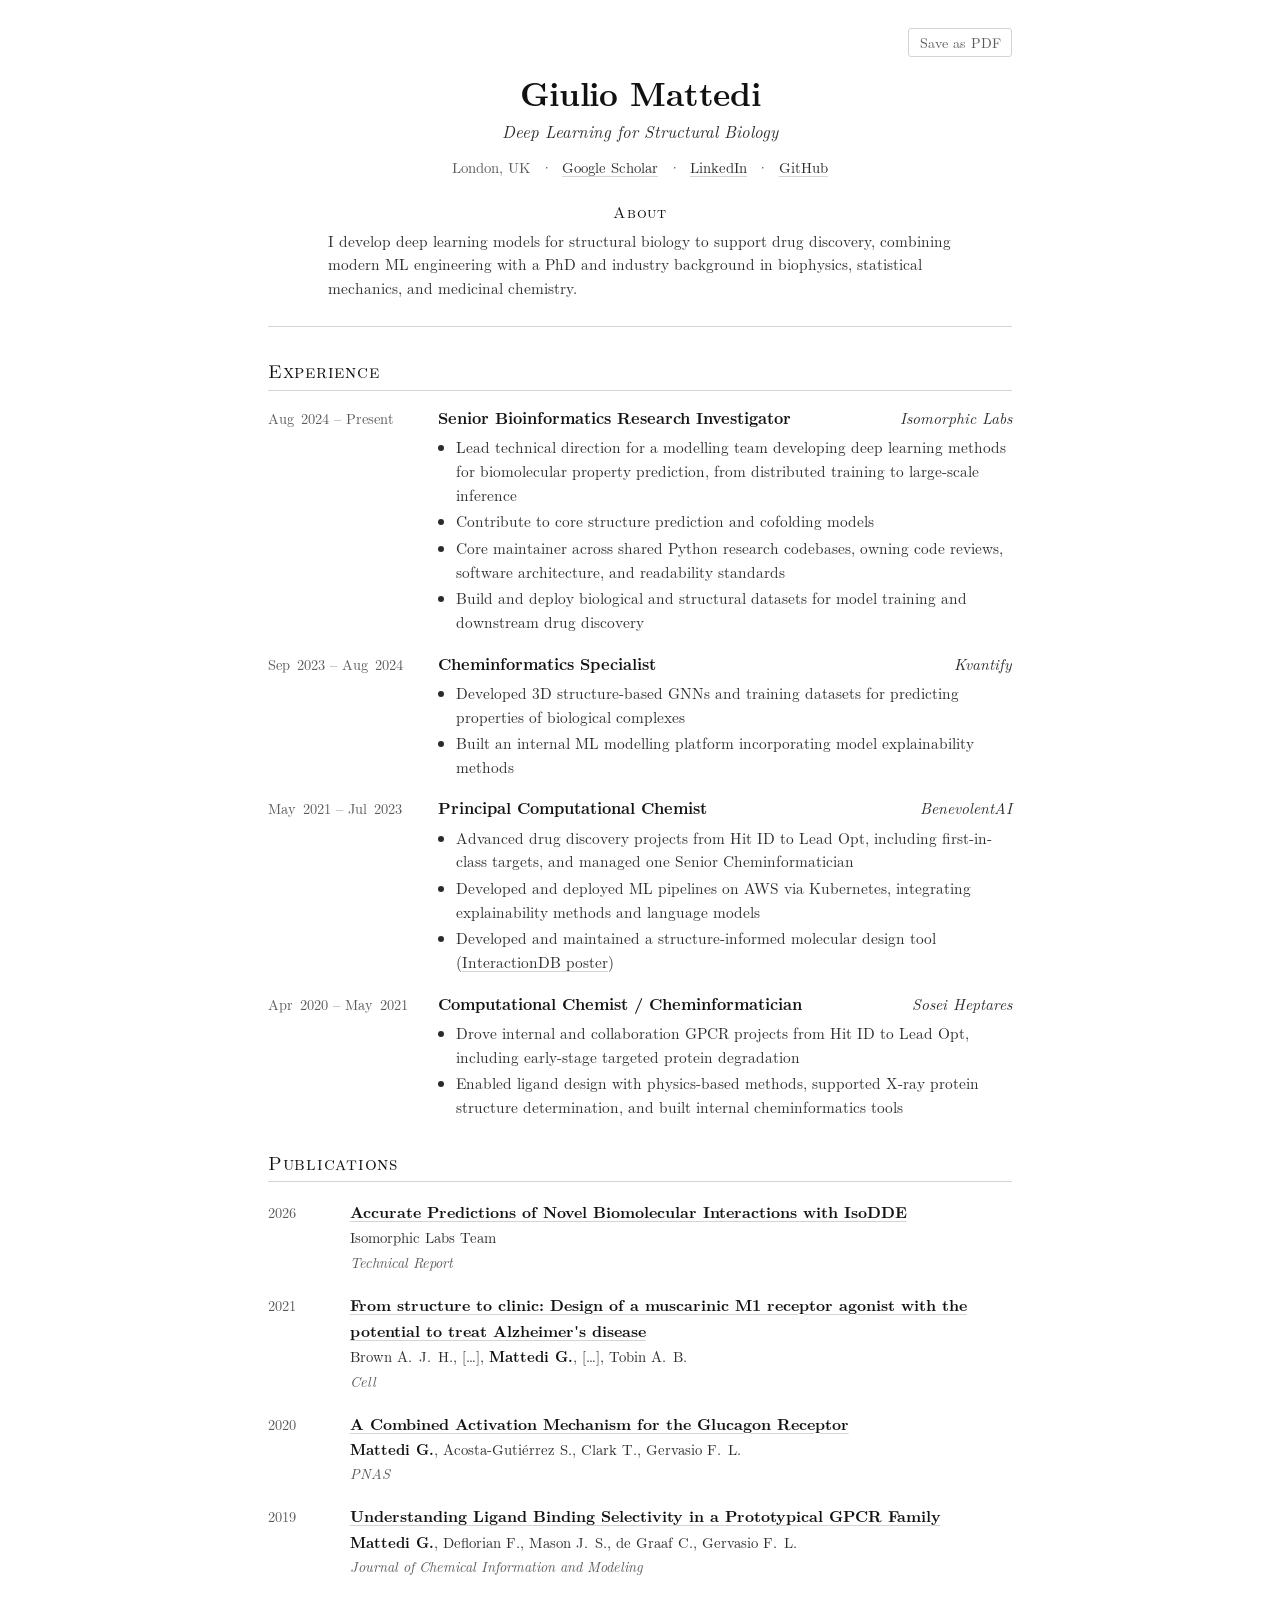
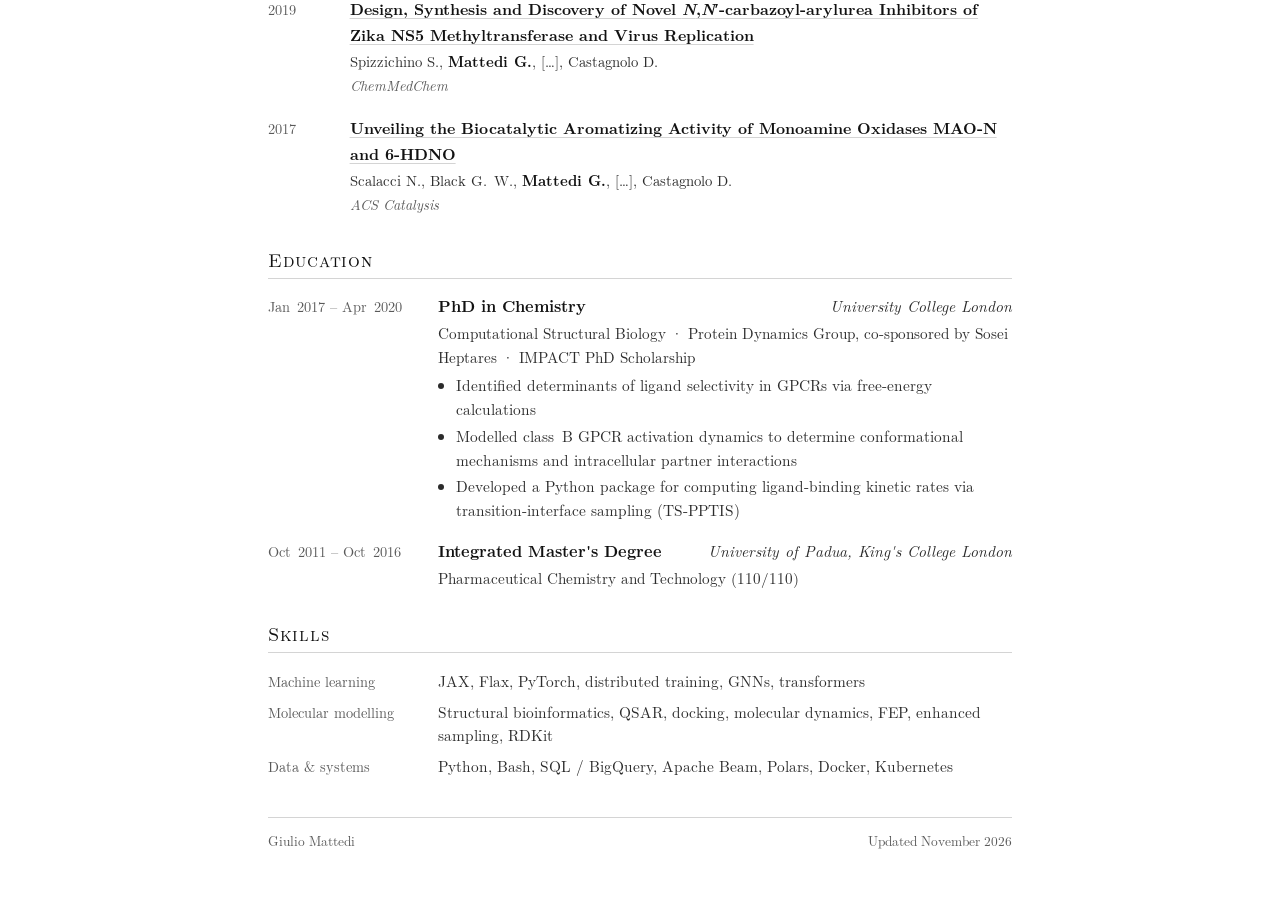
==== commit 3bed0c18: "chore(cv): clarify Isomorphic Labs modelling bullet wording" ====
--- a/index.html
+++ b/index.html
@@ -93,7 +93,7 @@
               <span class="org">Isomorphic Labs</span>
             </div>
             <ul>
-              <li>Lead technical direction for a modelling team developing deep learning methods for protein and complex prediction, from distributed training to large-scale inference</li>
+              <li>Lead technical direction for a modelling team developing deep learning methods for biomolecular property prediction, from distributed training to large-scale inference</li>
               <li>Contribute to core structure prediction and cofolding models</li>
               <li>Core maintainer across shared Python research codebases, owning code reviews, software architecture, and readability standards</li>
               <li>Build and deploy biological and structural datasets for model training and downstream drug discovery</li>
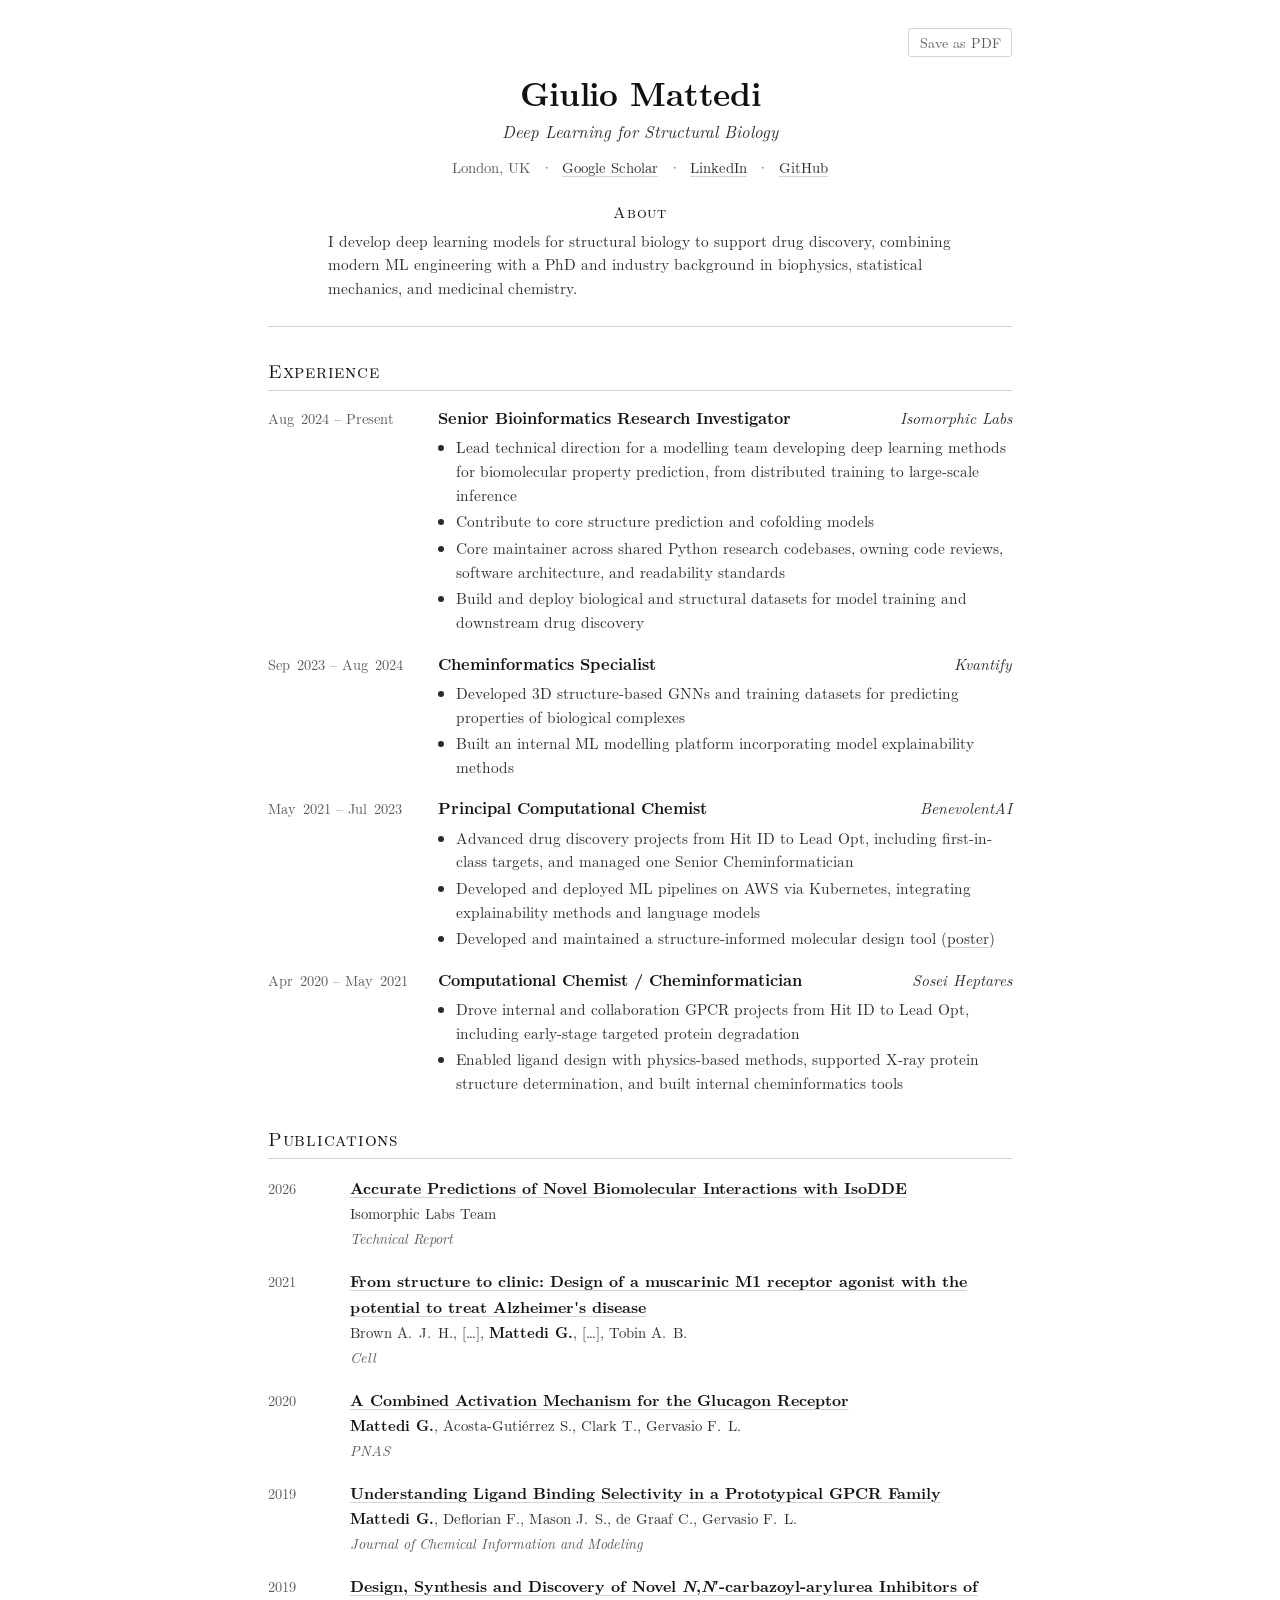
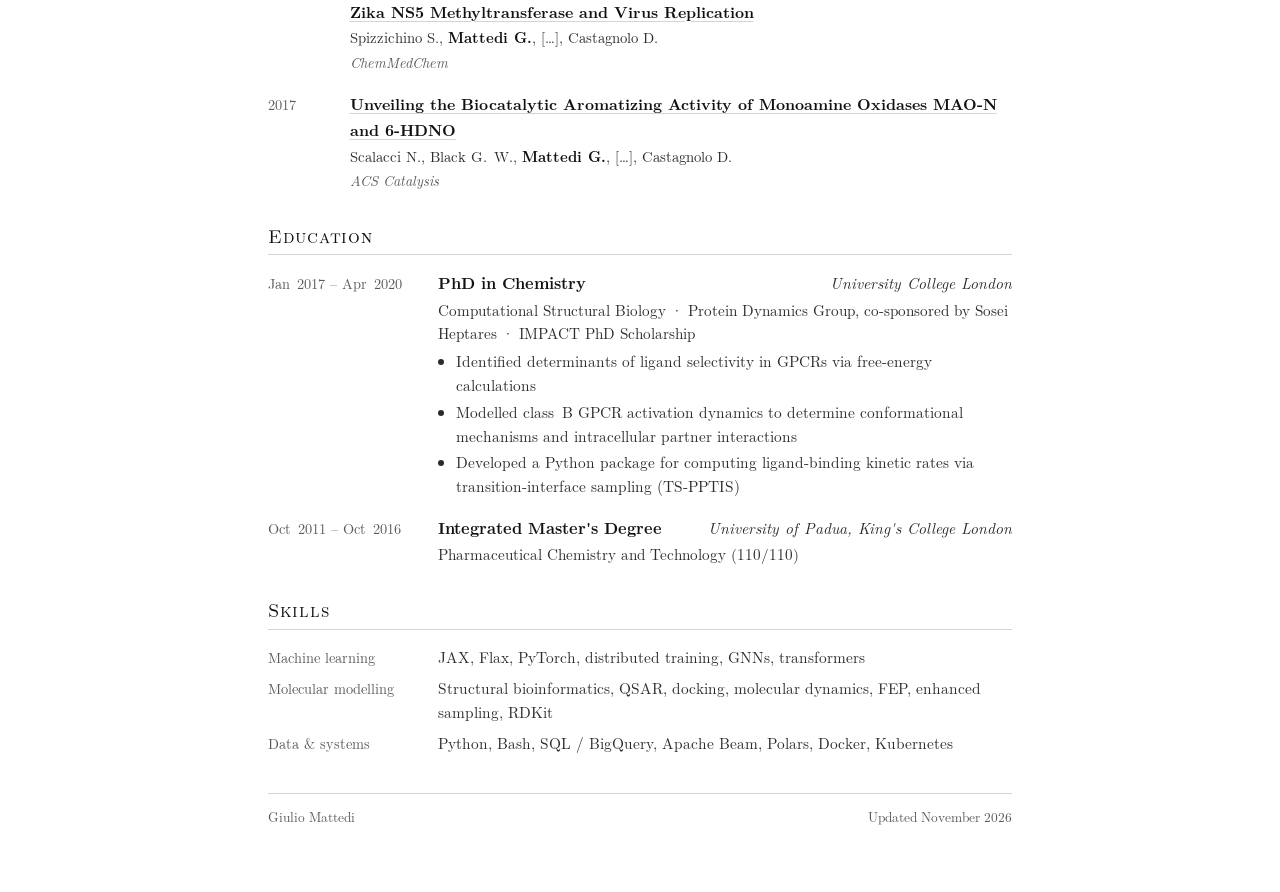
==== commit 84034eba: "chore(cv): shorten BenevolentAI poster link text" ====
--- a/index.html
+++ b/index.html
@@ -125,7 +125,7 @@
             <ul>
               <li>Advanced drug discovery projects from Hit ID to Lead Opt, including first-in-class targets, and managed one Senior Cheminformatician</li>
               <li>Developed and deployed ML pipelines on AWS via Kubernetes, integrating explainability methods and language models</li>
-              <li>Developed and maintained a structure-informed molecular design tool (<a id="link-interactiondb" href="https://github.com/gmattedi/presentations/blob/88419fb54adb31ea1db731b6827faff57f740420/2023-06-Sheffield-InteractionDB.pdf" rel="noopener noreferrer">InteractionDB poster</a>)</li>
+              <li>Developed and maintained a structure-informed molecular design tool (<a id="link-interactiondb" href="https://github.com/gmattedi/presentations/blob/88419fb54adb31ea1db731b6827faff57f740420/2023-06-Sheffield-InteractionDB.pdf" rel="noopener noreferrer">poster</a>)</li>
             </ul>
           </div>
         </article>
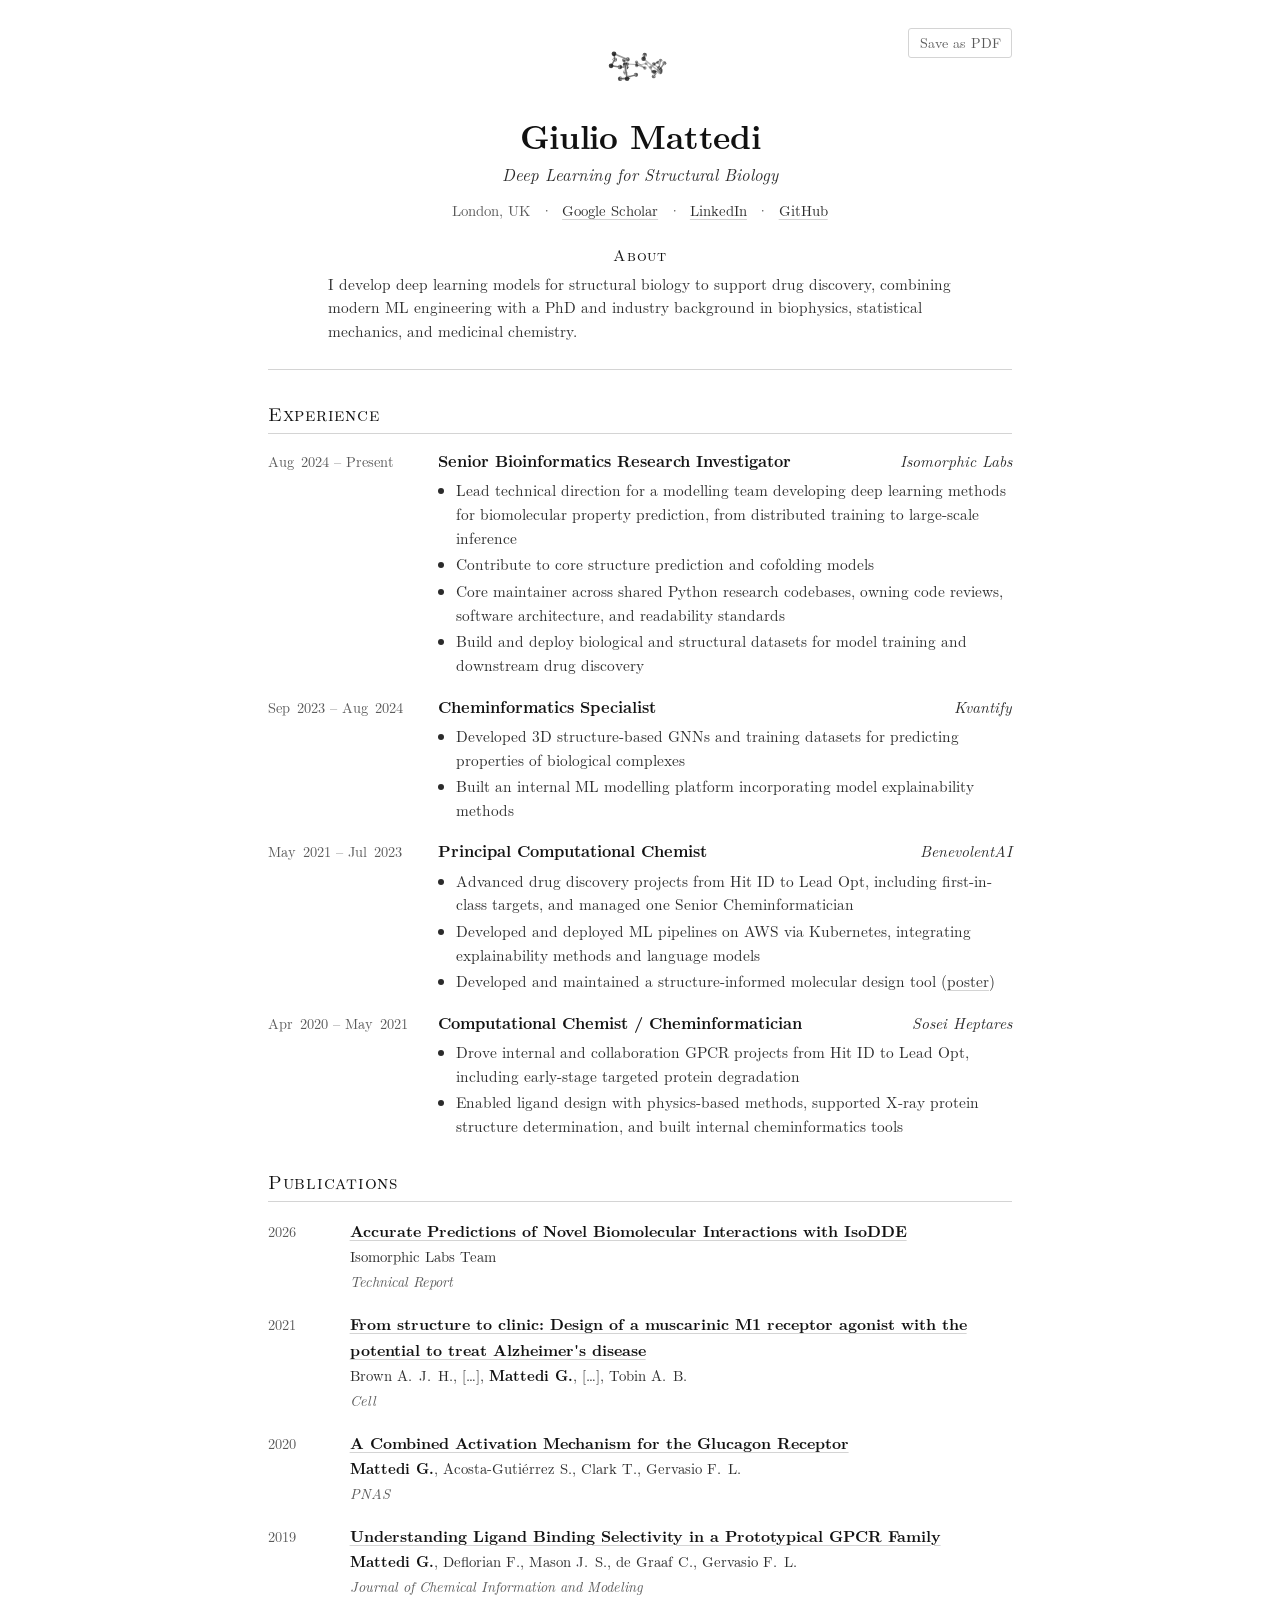
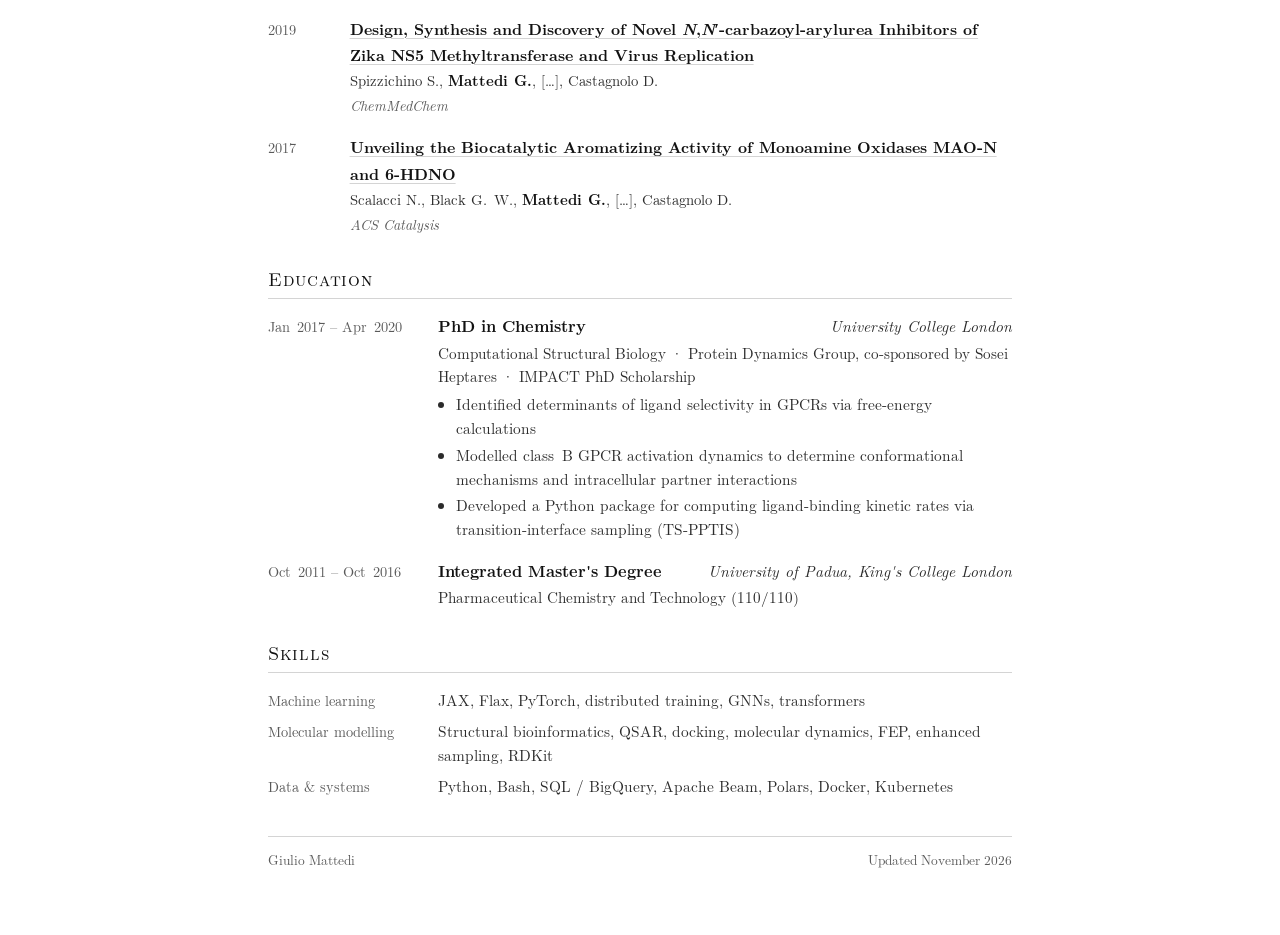
==== commit e6a64fb5: "feat(cv): add monochrome 1YRF protein denoising header animation Add external fold.js reverse-SDE ca" ====
--- a/index.html
+++ b/index.html
@@ -14,6 +14,7 @@
   <meta http-equiv="Content-Security-Policy" content="script-src 'self'; object-src 'none'; connect-src 'none'; frame-src 'none'; base-uri 'none'; form-action 'none';">
   <link rel="stylesheet" href="style.css">
   <script src="print.js" defer></script>
+  <script src="fold.js" defer></script>
   <script type="application/ld+json">
   {
     "@context": "https://schema.org",
@@ -64,6 +65,11 @@
     </div>
 
     <header>
+      <div class="motif-wrap print-hidden">
+        <button type="button" id="btn-replay-fold" class="motif-button" aria-label="Replay protein denoising animation">
+          <canvas id="fold-canvas" width="440" height="156" aria-hidden="true"></canvas>
+        </button>
+      </div>
       <h1>Giulio Mattedi</h1>
       <p class="tagline">Deep Learning for Structural Biology</p>
 
--- a/style.css
+++ b/style.css
@@ -70,14 +70,44 @@
 }
 
 .page {
+  position: relative;
   max-width: 46.5rem;
   margin: 0 auto;
 }
 
 .page-actions {
+  position: absolute;
+  top: 0;
+  right: 0;
+  margin: 0;
+}
+
+.motif-wrap {
   display: flex;
-  justify-content: flex-end;
-  margin-bottom: 1rem;
+  justify-content: center;
+  margin: 0 auto 0.65rem;
+}
+
+.motif-button {
+  display: block;
+  padding: 0;
+  border: 0;
+  background: transparent;
+  cursor: pointer;
+  line-height: 0;
+}
+
+.motif-button:focus-visible {
+  outline: 2px solid var(--ink);
+  outline-offset: 4px;
+  border-radius: 3px;
+}
+
+#fold-canvas {
+  display: block;
+  width: 220px;
+  max-width: 100%;
+  height: auto;
 }
 
 .pdf-button {
@@ -331,7 +361,18 @@
 
 @media (max-width: 640px) {
   body {
-    padding: 1.5rem 1.15rem 2.75rem;
+    padding: 1.25rem 1.15rem 2.75rem;
+  }
+
+  .page-actions {
+    position: static;
+    display: flex;
+    justify-content: flex-end;
+    margin-bottom: 0.75rem;
+  }
+
+  .pdf-button {
+    padding: 0.36rem 0.78rem;
   }
 
   .entry,
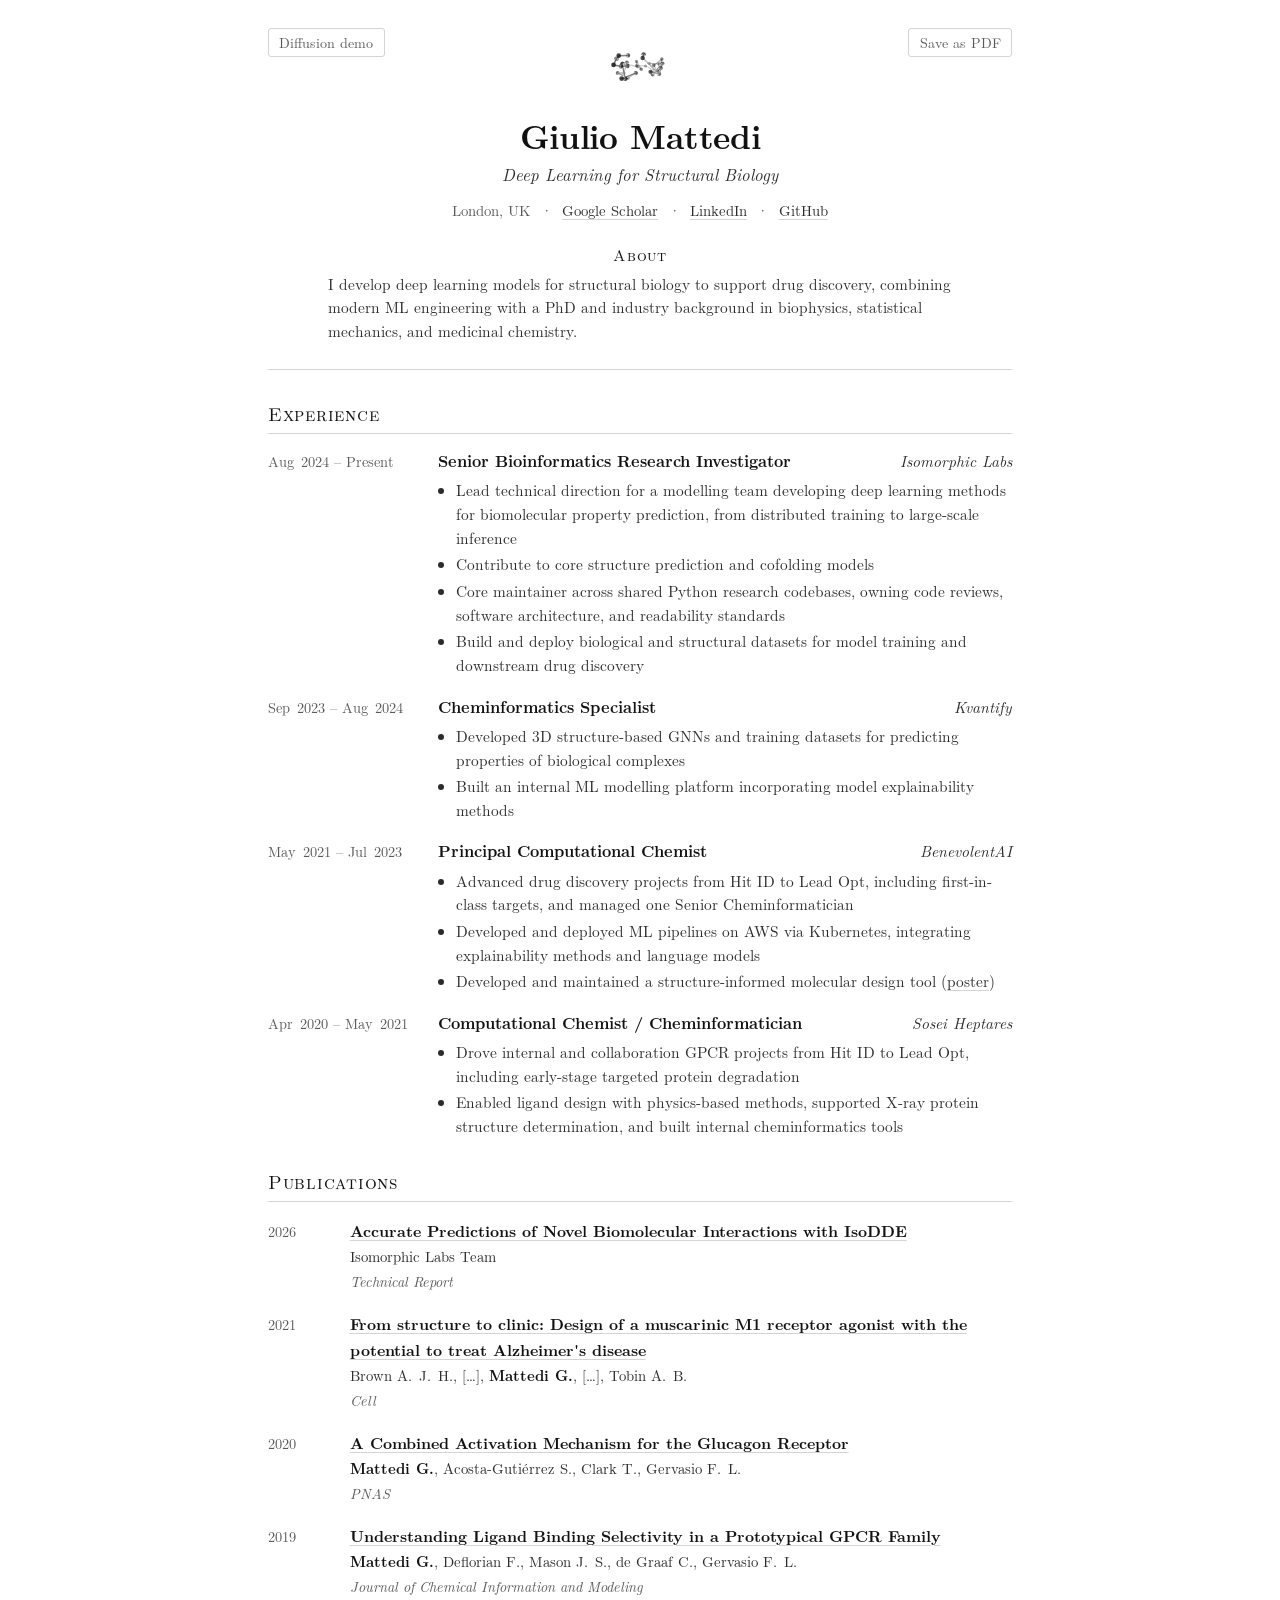
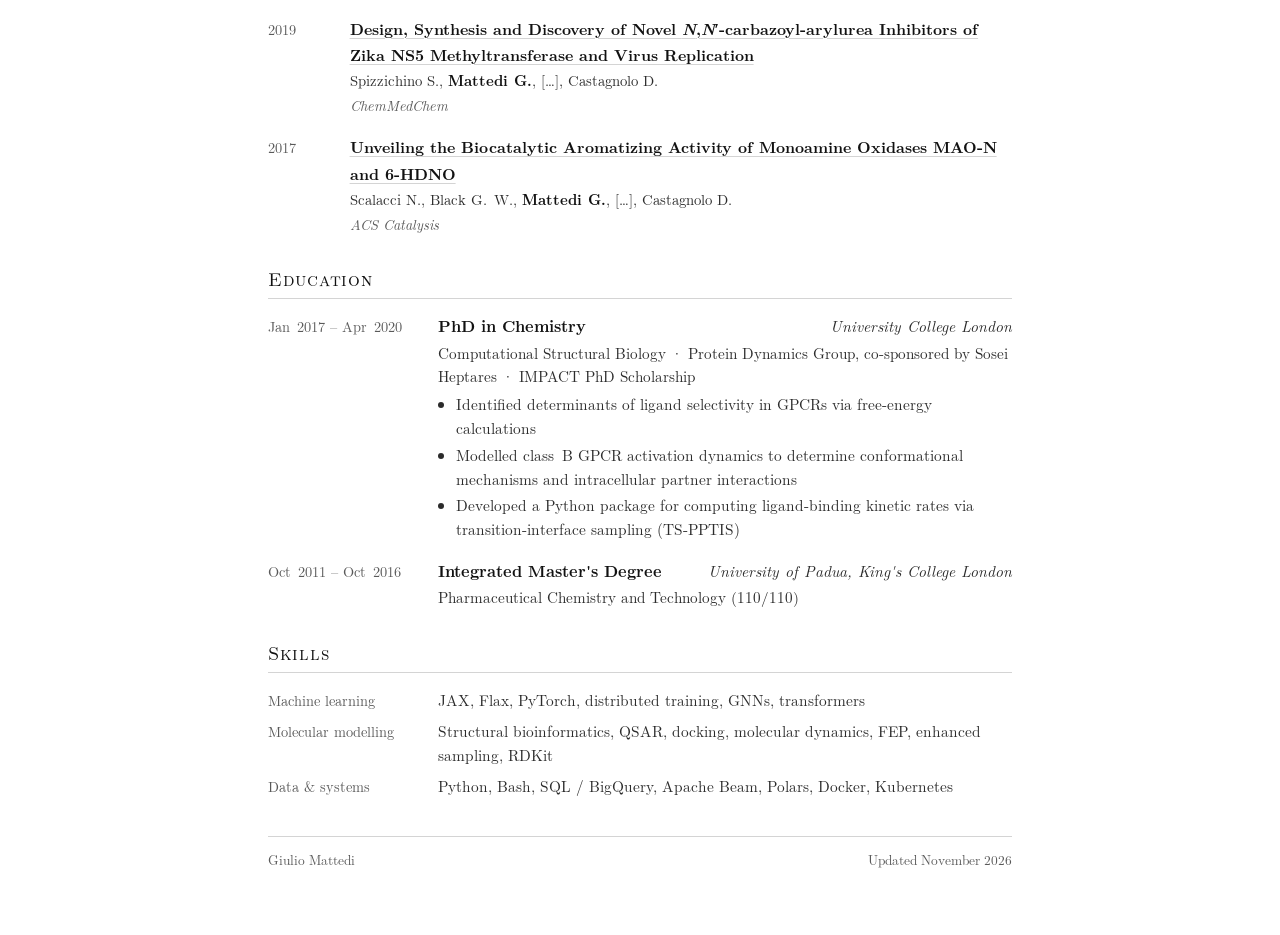
==== commit 75fac36c: "feat(demo): add reverse-SDE protein conformer diffusion demo" ====
--- a/index.html
+++ b/index.html
@@ -61,7 +61,8 @@
 <body>
   <main class="page">
     <div class="page-actions print-hidden">
-      <button type="button" id="btn-save-pdf" class="pdf-button">Save as PDF</button>
+      <a id="link-diffusion-demo" href="demo/diffusion/" class="page-action">Diffusion demo</a>
+      <button type="button" id="btn-save-pdf" class="page-action pdf-button">Save as PDF</button>
     </div>
 
     <header>
--- a/style.css
+++ b/style.css
@@ -78,8 +78,18 @@
 .page-actions {
   position: absolute;
   top: 0;
+  left: 0;
   right: 0;
+  display: flex;
+  justify-content: space-between;
+  align-items: center;
   margin: 0;
+  pointer-events: none;
+}
+
+.page-actions a,
+.page-actions button {
+  pointer-events: auto;
 }
 
 .motif-wrap {
@@ -110,7 +120,9 @@
   height: auto;
 }
 
+.page-action,
 .pdf-button {
+  display: inline-block;
   padding: 0.24rem 0.65rem;
   border: 1px solid var(--rule);
   border-radius: 3px;
@@ -119,15 +131,18 @@
   font-family: var(--serif);
   font-size: 0.88rem;
   line-height: 1.4;
+  text-decoration: none;
   cursor: pointer;
   transition: color 120ms ease, border-color 120ms ease;
 }
 
+.page-action:hover,
 .pdf-button:hover {
   color: var(--ink);
   border-color: var(--ink);
 }
 
+.page-action:focus-visible,
 .pdf-button:focus-visible {
   outline: 2px solid var(--ink);
   outline-offset: 2px;
@@ -367,10 +382,12 @@
   .page-actions {
     position: static;
     display: flex;
-    justify-content: flex-end;
+    justify-content: space-between;
     margin-bottom: 0.75rem;
-  }
-
+    pointer-events: auto;
+  }
+
+  .page-action,
   .pdf-button {
     padding: 0.36rem 0.78rem;
   }
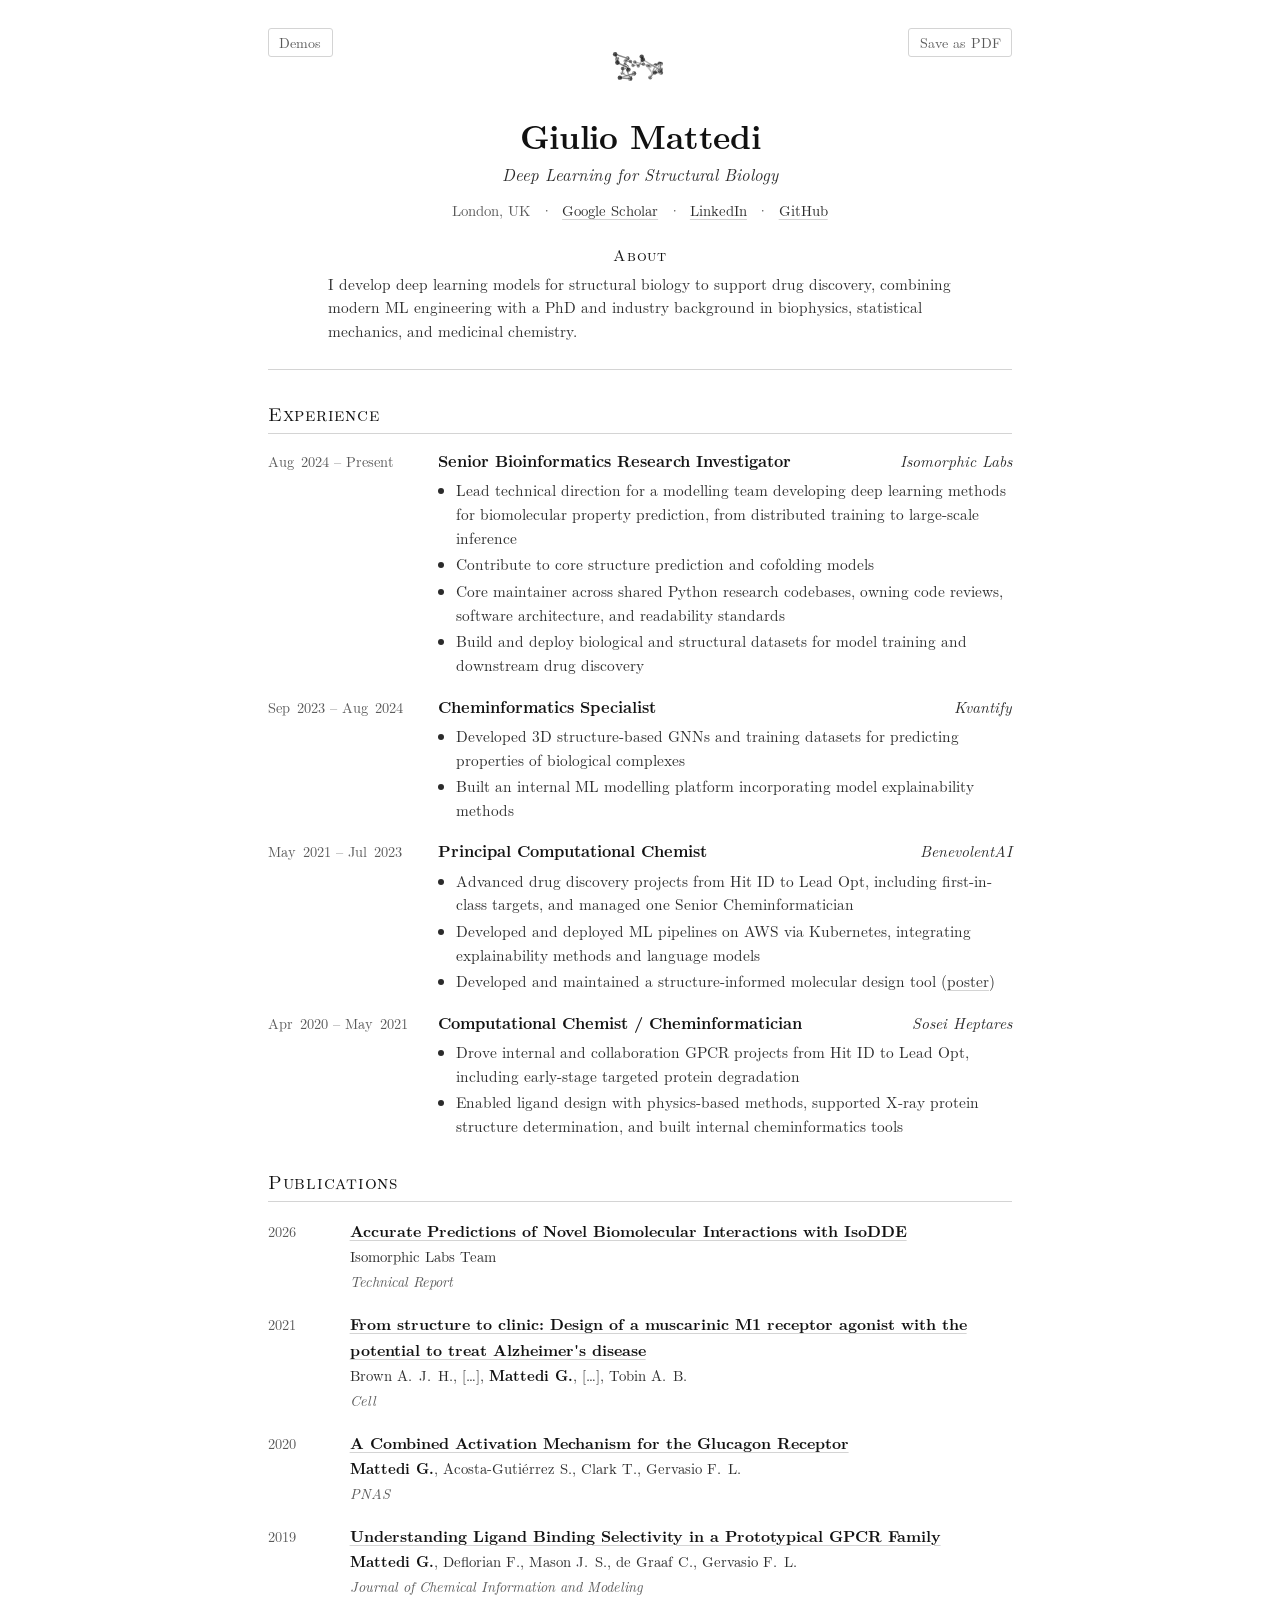
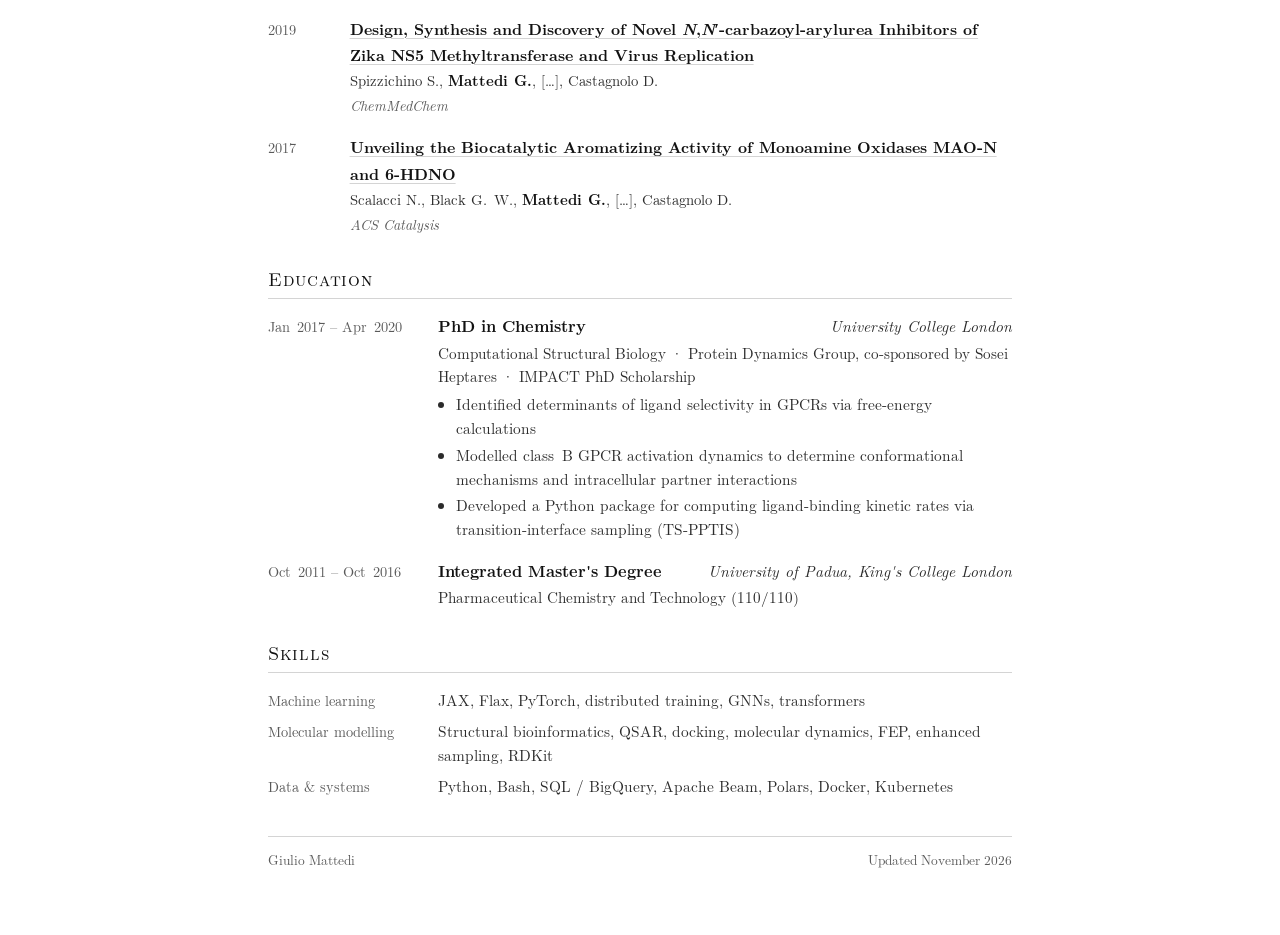
==== commit 57626534: "feat(demo): add /demo/ index and quantized 1D CNN peptide solubility demo" ====
--- a/index.html
+++ b/index.html
@@ -61,7 +61,7 @@
 <body>
   <main class="page">
     <div class="page-actions print-hidden">
-      <a id="link-diffusion-demo" href="demo/diffusion/" class="page-action">Diffusion demo</a>
+      <a id="link-demos" href="demo/" class="page-action">Demos</a>
       <button type="button" id="btn-save-pdf" class="page-action pdf-button">Save as PDF</button>
     </div>
 
